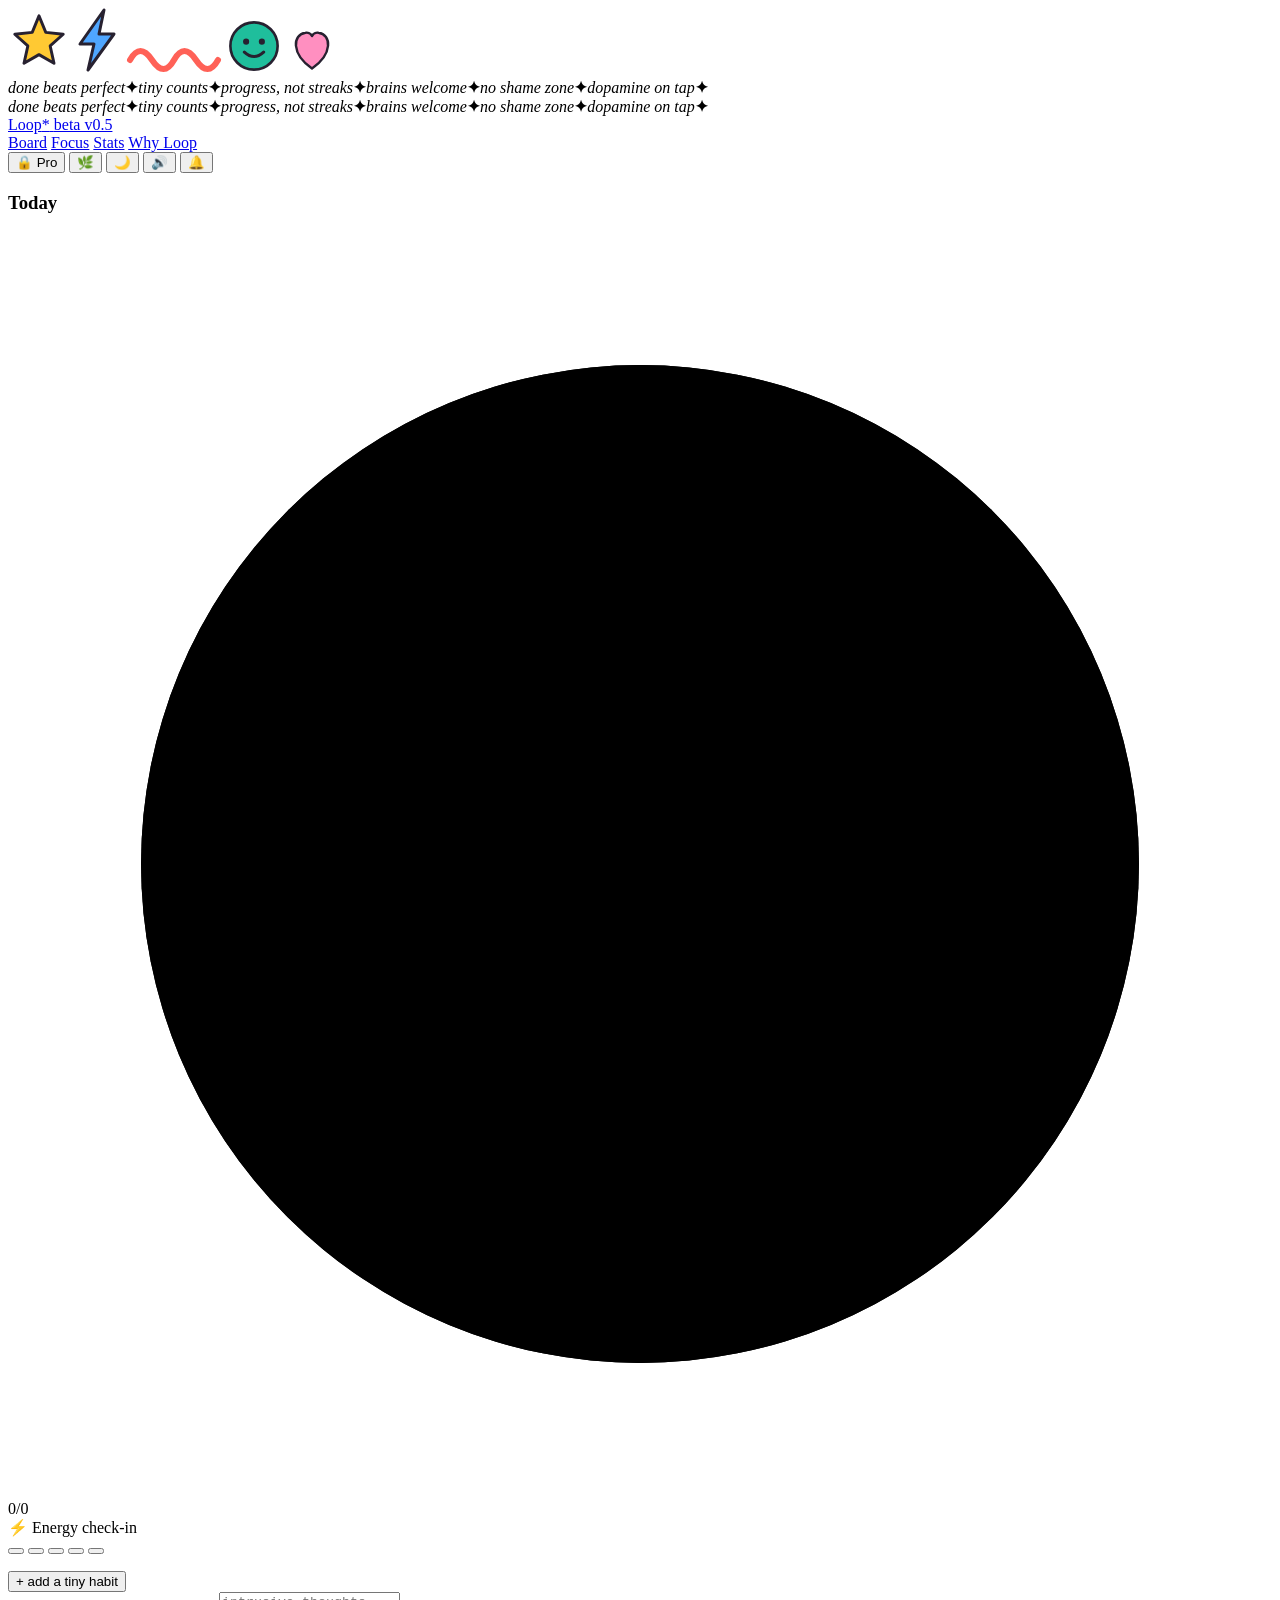
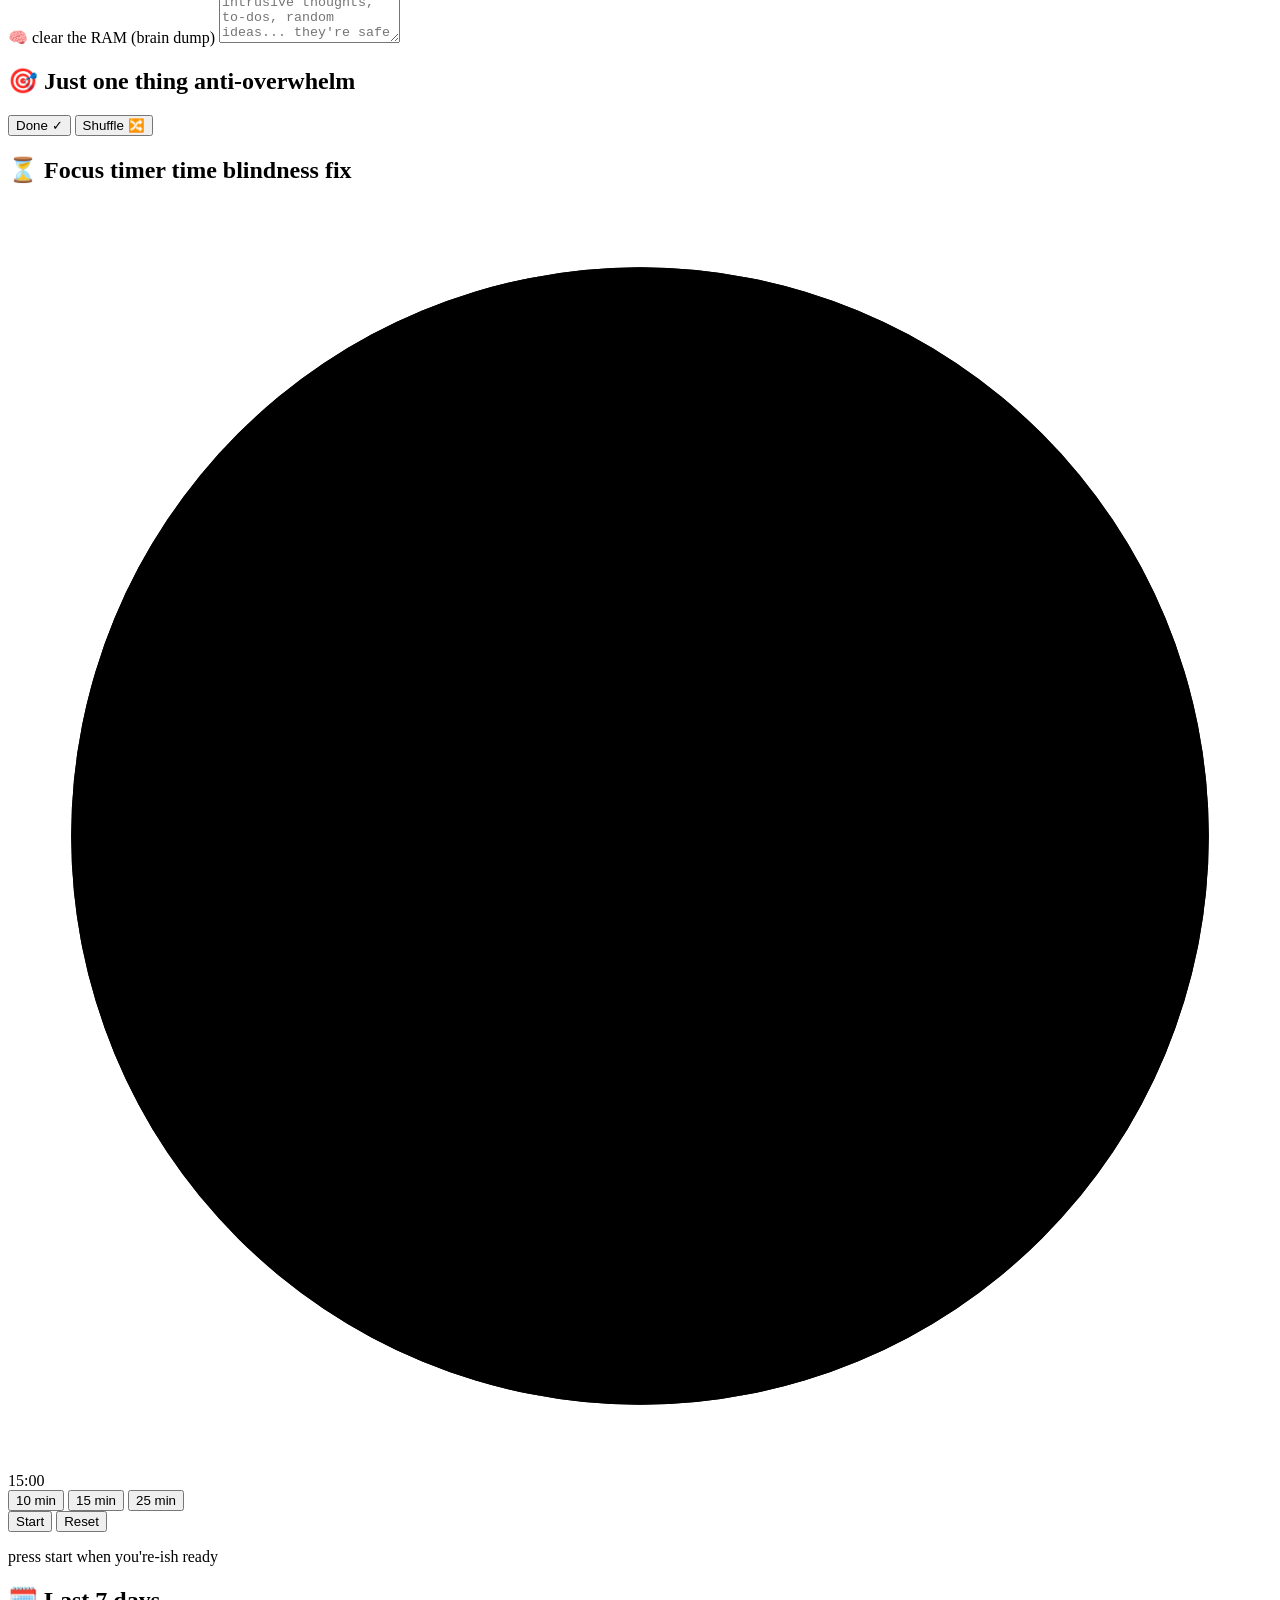
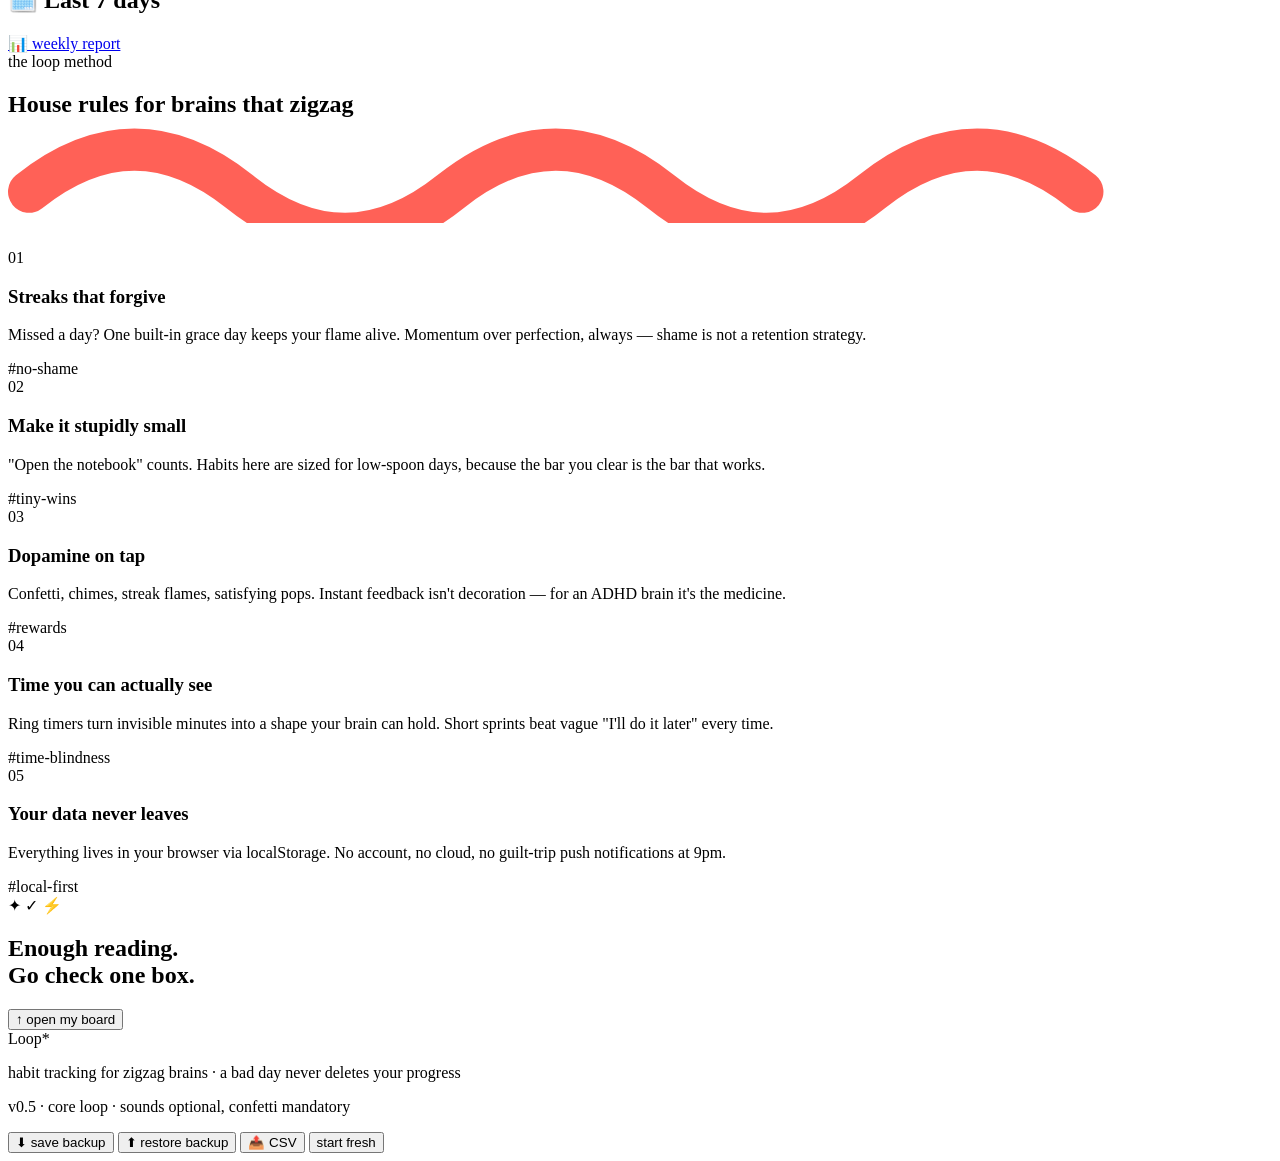
==== index.html @ 386e3aa7 "Add files via upload" ====
<!DOCTYPE html>
<html lang="en">
<head>
  <meta charset="UTF-8">
  <meta name="viewport" content="width=device-width, initial-scale=1.0">
  <meta name="theme-color" content="#FFF9EC">
  <title>Loop* — the ADHD-friendly habit tracker</title>
  <meta name="description" content="Forgiving streaks, visible timers, dopamine on tap. A habit tracker built for brains that zigzag.">
  <link rel="preconnect" href="https://fonts.googleapis.com">
  <link rel="preconnect" href="https://fonts.gstatic.com" crossorigin>
  <link href="https://fonts.googleapis.com/css2?family=Bricolage+Grotesque:opsz,wght@12..96,300..800&family=Atkinson+Hyperlegible:ital,wght@0,400;0,700;1,400&family=Space+Mono:wght@400;700&display=swap" rel="stylesheet">
  <link rel="stylesheet" href="css/base.css">
  <link rel="stylesheet" href="css/app.css">
  <link rel="stylesheet" href="css/site.css">
  <link rel="stylesheet" href="css/theme.css">
  <link rel="stylesheet" href="css/mobile.css">
  <link rel="stylesheet" href="css/pro.css">
  <link rel="stylesheet" href="css/stats.css">
  <link rel="manifest" href="manifest.json">
  <link rel="icon" href="favicon.ico">
  <link rel="icon" type="image/svg+xml" href="icons/icon.svg">
  <script>
    try{ const t = JSON.parse(localStorage.getItem('loop.state.v1')).theme;
      if(t === 'night' || t === 'dusk') document.documentElement.setAttribute('data-theme', t); }catch(e){}
  </script>
</head>
<body>

  <!-- ambient floating stickers -->
  <div class="ambient" aria-hidden="true">
    <svg class="sticker st1" width="62" height="62" viewBox="0 0 64 64"><path d="M32 4l7 17 18 2-13.5 12 4 18L32 44l-15.5 9 4-18L7 23l18-2z" fill="#FFC933" stroke="#272130" stroke-width="3" stroke-linejoin="round"/></svg>
    <svg class="sticker st2" width="48" height="66" viewBox="0 0 48 66"><path d="M30 2 L6 36 h14 l-6 26 26-36 h-15 z" fill="#4FA6FF" stroke="#272130" stroke-width="3" stroke-linejoin="round"/></svg>
    <svg class="sticker st3" width="96" height="34" viewBox="0 0 96 34"><path d="M4 20 q10 -18 22 0 t22 0 t22 0 t22 0" fill="none" stroke="#FF6157" stroke-width="6" stroke-linecap="round"/></svg>
    <svg class="sticker st4" width="56" height="56" viewBox="0 0 64 64"><circle cx="32" cy="32" r="27" fill="#1FBE9C" stroke="#272130" stroke-width="3"/><circle cx="23" cy="27" r="3.5" fill="#272130"/><circle cx="41" cy="27" r="3.5" fill="#272130"/><path d="M21 39 q11 10 22 0" fill="none" stroke="#272130" stroke-width="3.5" stroke-linecap="round"/></svg>
    <svg class="sticker st5" width="52" height="50" viewBox="0 0 64 60"><path d="M32 54 C 6 36 8 12 24 10 c6 -1 8 4 8 4 s2 -5 8 -4 c16 2 18 26 -8 44z" fill="#FF8FC0" stroke="#272130" stroke-width="3" stroke-linejoin="round"/></svg>
    <div class="big-ring r-a"></div>
    <div class="big-ring r-b"></div>
  </div>

  <!-- affirmations ticker -->
  <div class="ticker" aria-hidden="true">
    <div class="ticker-track">
      <div class="half"><i>done beats perfect</i><b>✦</b><i>tiny counts</i><b>✦</b><i>progress, not streaks</i><b>✦</b><i>brains welcome</i><b>✦</b><i>no shame zone</i><b>✦</b><i>dopamine on tap</i><b>✦</b></div>
      <div class="half"><i>done beats perfect</i><b>✦</b><i>tiny counts</i><b>✦</b><i>progress, not streaks</i><b>✦</b><i>brains welcome</i><b>✦</b><i>no shame zone</i><b>✦</b><i>dopamine on tap</i><b>✦</b></div>
    </div>
  </div>

  <header class="topbar">
    <div class="container">
      <a class="logo" href="#app">Loop<span class="spark">*</span> <span class="pill">beta v0.5</span></a>
      <nav class="topnav">
        <a href="#app">Board</a>
        <a href="#focus">Focus</a>
        <a href="stats.html">Stats</a>
        <a href="#why">Why Loop</a>
      </nav>
        <button id="installBtn" class="icon-btn" hidden title="install Loop on this device">📲</button>
        <button id="proBtn" class="pro-btn" data-open-pro title="Loop Pro — $5 once">🔒 Pro</button>
        <button id="calmBtn" class="icon-btn" aria-pressed="false" title="calm mode — hides motion & decorations">🌿</button>
        <button id="themeBtn" class="icon-btn" title="switch day / night">🌙</button>
        <button id="soundBtn" class="icon-btn" aria-pressed="true" title="toggle sounds">🔊</button>
        <button id="reminderBtn" class="icon-btn" aria-pressed="false" title="set reminders">🔔</button>
    </div>
  </header>

  <main>
    <!-- ══════════ THE APP ══════════ -->
    <section class="container app-grid" id="app">

      <section class="panel today">
        <div class="today-head">
          <div>
            <h1>Today</h1>
            <p class="today-date" id="todayDate"></p>
          </div>
          <div class="ring-wrap" title="today's progress">
            <svg class="ring" viewBox="0 0 76 76">
              <circle class="bg" cx="38" cy="38" r="30"/>
              <circle class="fg" id="ringFg" cx="38" cy="38" r="30"/>
            </svg>
            <span class="ring-label" id="ringLabel">0/0</span>
          </div>
        </div>

        <div class="battery">
          <span class="battery-label">⚡ Energy check-in</span>
          <div class="battery-cells" id="batteryCells">
            <button class="bcell" aria-label="energy 1 of 5"></button>
            <button class="bcell" aria-label="energy 2 of 5"></button>
            <button class="bcell" aria-label="energy 3 of 5"></button>
            <button class="bcell" aria-label="energy 4 of 5"></button>
            <button class="bcell" aria-label="energy 5 of 5"></button>
          </div>
          <span class="battery-note" id="batteryNote"></span>
        </div>

        <ul class="habit-list" id="habitList"></ul>
        <button id="addBtn" class="add-row">+ add a tiny habit</button>
        <button id="archiveBtn" class="archive-toggle" hidden>🗄 archive (0)</button>
        <div class="brain-dump">
          <label for="brainDump" class="bd-label">🧠 clear the RAM (brain dump)</label>
          <textarea id="brainDump" rows="3" placeholder="intrusive thoughts, to-dos, random ideas... they're safe here."></textarea>
        </div>
        <div id="archiveTray" class="archive-tray" hidden></div>
        <div id="doneBanner" class="done-banner" hidden></div>
      </section>

      <aside class="side">

        <section class="panel spotlight">
          <h2>🎯 Just one thing <span class="chip">anti-overwhelm</span></h2>
          <div class="spot-card" id="spotCard"></div>
          <div class="spot-actions">
            <button class="btn btn-primary" id="spotDone">Done ✓</button>
            <button class="btn" id="spotShuffle">Shuffle 🔀</button>
          </div>
        </section>

        <section class="panel timer" id="focus">
          <h2>⏳ Focus timer <span class="chip">time blindness fix</span></h2>
          <div class="timer-body">
            <div class="timer-ring-wrap">
              <svg class="timer-ring" viewBox="0 0 120 120">
                <circle class="bg" cx="60" cy="60" r="54"/>
                <circle class="fg" id="tRing" cx="60" cy="60" r="54"/>
              </svg>
              <span class="timer-digits" id="tDigits">15:00</span>
            </div>
            <div class="timer-presets">
              <button class="preset" data-min="10">10 min</button>
              <button class="preset active" data-min="15">15 min</button>
              <button class="preset" data-min="25">25 min</button>
            </div>
            <div class="timer-controls">
              <button class="btn btn-primary" id="tStart">Start</button>
              <button class="btn" id="tReset">Reset</button>
            </div>
            <p class="whisper" id="tWhisper">press start when you're-ish ready</p>
          </div>
        </section>

        <section class="panel week">
          <h2>🗓️ Last 7 days</h2>
          <div class="heat" id="heat"></div>
          <a class="btn mini report-btn" href="stats.html">📊 weekly report</a>
        </section>

      </aside>
    </section>

    <!-- ══════════ WHY LOOP ══════════ -->
    <section id="why" class="rules">
      <div class="container">
        <span class="kicker reveal">the loop method</span>
        <h2 class="section-title reveal">House rules for brains that
          <span class="u">zigzag<svg viewBox="0 0 120 10" preserveAspectRatio="none" aria-hidden="true"><path d="M2 7 q10 -8 20 0 t20 0 t20 0 t20 0 t20 0" fill="none" stroke="#FF6157" stroke-width="4" stroke-linecap="round"/></svg></span>
        </h2>

        <div class="rule reveal" style="--acc:var(--coral)">
          <span class="rule-num">01</span>
          <div><h3>Streaks that forgive</h3><p>Missed a day? One built-in grace day keeps your flame alive. Momentum over perfection, always — shame is not a retention strategy.</p></div>
          <span class="rule-tag">#no-shame</span>
        </div>
        <div class="rule reveal" style="--acc:var(--sun)">
          <span class="rule-num">02</span>
          <div><h3>Make it stupidly small</h3><p>"Open the notebook" counts. Habits here are sized for low-spoon days, because the bar you clear is the bar that works.</p></div>
          <span class="rule-tag">#tiny-wins</span>
        </div>
        <div class="rule reveal" style="--acc:var(--mint)">
          <span class="rule-num">03</span>
          <div><h3>Dopamine on tap</h3><p>Confetti, chimes, streak flames, satisfying pops. Instant feedback isn't decoration — for an ADHD brain it's the medicine.</p></div>
          <span class="rule-tag">#rewards</span>
        </div>
        <div class="rule reveal" style="--acc:var(--sky)">
          <span class="rule-num">04</span>
          <div><h3>Time you can actually see</h3><p>Ring timers turn invisible minutes into a shape your brain can hold. Short sprints beat vague "I'll do it later" every time.</p></div>
          <span class="rule-tag">#time-blindness</span>
        </div>
        <div class="rule reveal" style="--acc:var(--grape)">
          <span class="rule-num">05</span>
          <div><h3>Your data never leaves</h3><p>Everything lives in your browser via localStorage. No account, no cloud, no guilt-trip push notifications at 9pm.</p></div>
          <span class="rule-tag">#local-first</span>
        </div>
      </div>
    </section>

    <!-- ══════════ CTA ══════════ -->
    <section class="cta">
      <span class="deco d1" aria-hidden="true">✦</span>
      <span class="deco d2" aria-hidden="true">✓</span>
      <span class="deco d3" aria-hidden="true">⚡</span>
      <div class="container">
        <h2 class="reveal">Enough reading.<br>Go check one box.</h2>
        <button class="btn reveal" id="ctaBtn">↑ open my board</button>
      </div>
    </section>
  </main>

  <footer>
    <div class="container">
      <div class="foot-logo display">Loop<span class="spark">*</span></div>
      <p class="fine">habit tracking for zigzag brains · a bad day never deletes your progress</p>
      <p class="fine">v0.5 · core loop · sounds optional, confetti mandatory</p>
    </div>
    <div class="data-bar">
      <button class="btn mini" id="exportBtn">⬇ save backup</button>
      <button class="btn mini" id="importBtn">⬆ restore backup</button>
      <button class="btn mini" id="csvBtn">📤 CSV</button>
      <input type="file" id="importFile" accept=".json,application/json" hidden>
      <button class="btn mini danger" id="wipeBtn">start fresh</button>
    </div>
  </footer>

  <!-- habit composer -->
  <dialog id="composer">
    <form id="habitForm">
      <h3>New tiny habit ✨</h3>
      <p class="hint">Make it stupidly small. "Open the notebook" counts.</p>

      <label class="field-label" for="hName">name it</label>
      <input id="hName" maxlength="40" placeholder="e.g. one glass of water" autocomplete="off">

      <span class="field-label">pick an emoji</span>
      <div class="pick-row" id="emojiRow"></div>

      <span class="field-label">pick a color</span>
      <div class="pick-row" id="colorRow"></div>

      <label class="field-label" for="hFreq">how often</label>
      <select id="hFreq">
        <option value="daily">Every day</option>
        <option value="weekdays">Weekdays only</option>
        <option value="3x">3× a week (flexible)</option>
      </select>

      <label class="field-label" for="hNote">why it matters (optional)</label>
      <textarea id="hNote" rows="2" maxlength="120" placeholder="future me will feel calmer"></textarea>
      <menu>
        <button type="button" class="btn" id="cancelBtn">cancel</button>
        <button type="submit" class="btn btn-primary">add it ✓</button>
      </menu>
    </form>
  </dialog>

  <div id="confettiLayer" aria-hidden="true"></div>

  <!-- Pro Modal -->
  <dialog id="proModal">
    <h3>Loop Pro <span class="pro-price">$5 once</span></h3>
    <p class="hint">pay once, forever yours — and it keeps the free version free.</p>
    <ul class="pro-list">
      <li>🏆 milestone badges — every streak you've ever survived</li>
      <li>📅 month view — 30 days of your zigzag at a glance</li>
      <li>🌆 dusk theme — a third way to see Loop</li>
      <li>📤 CSV export — your data, spreadsheet-ready</li>
      <li>💛 funds more ADHD-first features</li>
    </ul>
    <a class="btn btn-primary" id="buyLink" href="#" target="_blank" rel="noopener">get my key →</a>
    <label class="field-label" for="proKey">already have a key?</label>
    <div class="pro-key-row">
      <input id="proKey" placeholder="paste the key from your receipt" autocomplete="off">
      <button class="btn btn-primary" id="activateBtn">unlock</button>
    </div>
    <p class="pro-note" id="proNote"></p>
    <span class="field-label">themes</span>
    <div class="pick-row">
      <button class="theme-dot" data-theme="day" style="background:#FFF9EC" title="day"></button>
      <button class="theme-dot" data-theme="night" style="background:#17141F" title="night"></button>
      <button class="theme-dot pro-only" data-theme="dusk" style="background:#232946" title="dusk (Pro)"></button>
    </div>
    <menu><button type="button" class="btn" id="proClose">close</button></menu>
  </dialog>

  <!-- Reminder Modal -->
  <dialog id="reminderModal">
    <h3>🔔 Reminders</h3>
    <p class="hint">Get notified to check your habits at specific times.</p>
    
    <div class="reminder-toggle-row">
      <label class="toggle-label">
        <input type="checkbox" id="reminderEnabled">
        <span class="toggle-text">Enable reminders</span>
      </label>
    </div>
    
    <div class="reminder-times-section">
      <label class="field-label" for="reminderTimes">Reminder times</label>
      <p class="hint">Add times when you want to be reminded (24-hour format)</p>
      <div class="time-input-row">
        <input type="time" id="newTimeInput" step="300">
        <button class="btn btn-primary" id="addTimeBtn">+ Add</button>
      </div>
      <div class="time-list" id="timeList"></div>
    </div>
    
    <div class="reminder-test-row">
      <button class="btn" id="testNotifBtn">🧪 Test notification</button>
    </div>
    
    <menu><button type="button" class="btn" id="reminderClose">close</button></menu>
  </dialog>

  <!-- order matters: fx.js before extras.js and app.js -->
  <script src="js/storage.js"></script>
  <script src="js/habits.js"></script>
  <script src="js/fx.js"></script>
  <script src="js/timer.js"></script>
  <script src="js/extras.js"></script>
  <script src="js/app.js"></script>
  <script src="js/settings.js"></script>   <!-- after app.js — order matters -->
  <script src="js/pro.js"></script>   <!-- after settings.js -->
  <script src="js/reminders.js"></script>   <!-- reminders system -->
  <script src="js/reminder-ui.js"></script>   <!-- reminder modal UI -->
  <script src="js/pwa.js"></script>
</body>
</html>
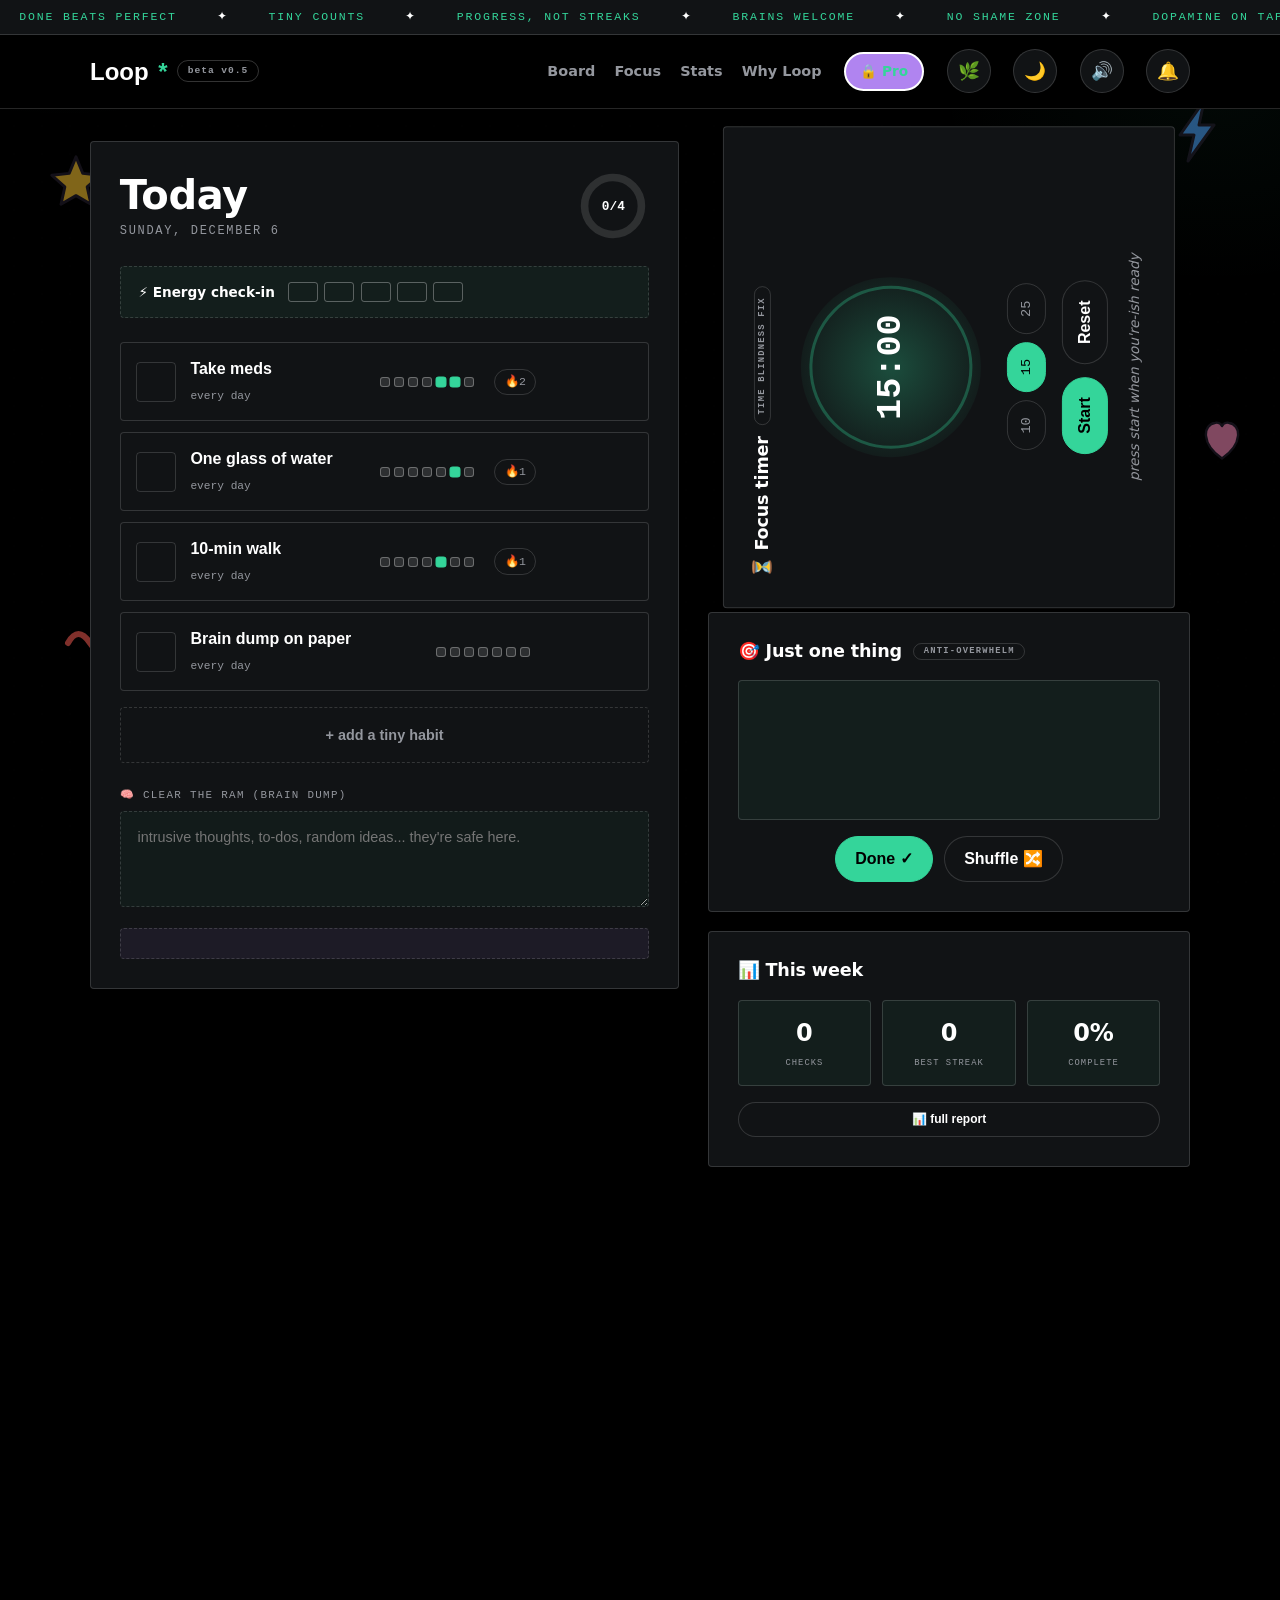
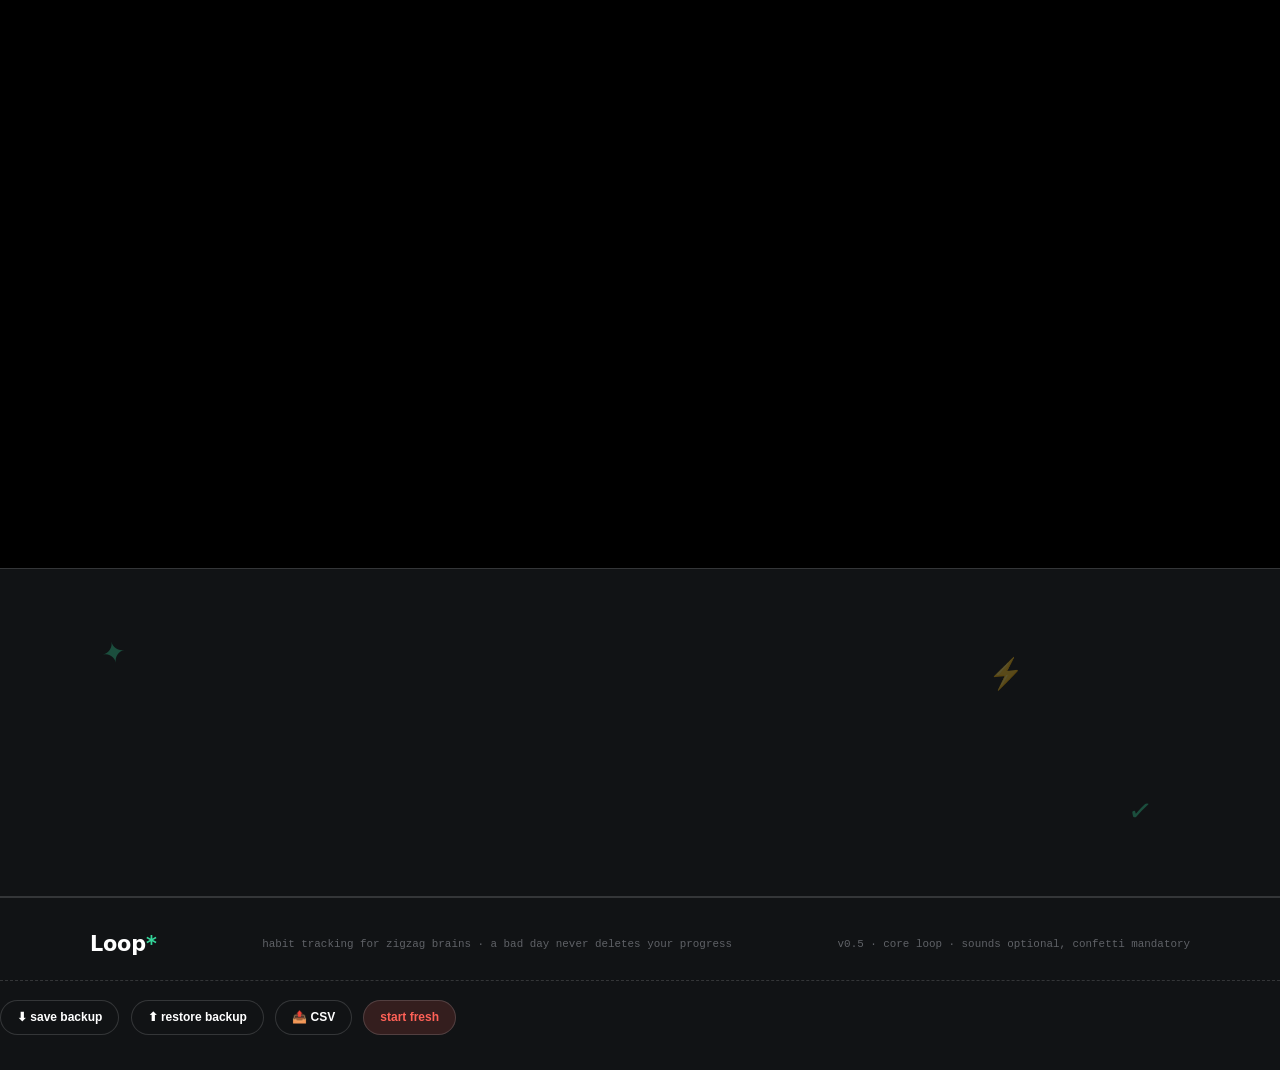
==== commit 1ff56dc8: "**Redesign Layout with Bento Grid and Fix Theme Toggle** * Key features implemented: - Redesigned ma" ====
--- a/index.html
+++ b/index.html
@@ -65,49 +65,87 @@
 
   <main>
     <!-- ══════════ THE APP ══════════ -->
-    <section class="container app-grid" id="app">
-
-      <section class="panel today">
-        <div class="today-head">
-          <div>
-            <h1>Today</h1>
-            <p class="today-date" id="todayDate"></p>
-          </div>
-          <div class="ring-wrap" title="today's progress">
-            <svg class="ring" viewBox="0 0 76 76">
-              <circle class="bg" cx="38" cy="38" r="30"/>
-              <circle class="fg" id="ringFg" cx="38" cy="38" r="30"/>
-            </svg>
-            <span class="ring-label" id="ringLabel">0/0</span>
-          </div>
-        </div>
-
-        <div class="battery">
-          <span class="battery-label">⚡ Energy check-in</span>
-          <div class="battery-cells" id="batteryCells">
-            <button class="bcell" aria-label="energy 1 of 5"></button>
-            <button class="bcell" aria-label="energy 2 of 5"></button>
-            <button class="bcell" aria-label="energy 3 of 5"></button>
-            <button class="bcell" aria-label="energy 4 of 5"></button>
-            <button class="bcell" aria-label="energy 5 of 5"></button>
-          </div>
-          <span class="battery-note" id="batteryNote"></span>
-        </div>
-
-        <ul class="habit-list" id="habitList"></ul>
-        <button id="addBtn" class="add-row">+ add a tiny habit</button>
-        <button id="archiveBtn" class="archive-toggle" hidden>🗄 archive (0)</button>
-        <div class="brain-dump">
-          <label for="brainDump" class="bd-label">🧠 clear the RAM (brain dump)</label>
-          <textarea id="brainDump" rows="3" placeholder="intrusive thoughts, to-dos, random ideas... they're safe here."></textarea>
-        </div>
-        <div id="archiveTray" class="archive-tray" hidden></div>
-        <div id="doneBanner" class="done-banner" hidden></div>
+    <section class="container bento-grid" id="app">
+
+      <!-- ===== LEFT COLUMN: Habits + Brain Dump ===== -->
+      <section class="bento-col habits-col">
+        
+        <section class="panel today" id="todayPanel">
+          <div class="today-head">
+            <div>
+              <h1>Today</h1>
+              <p class="today-date" id="todayDate"></p>
+            </div>
+            <div class="ring-wrap" title="today's progress">
+              <svg class="ring" viewBox="0 0 76 76">
+                <circle class="bg" cx="38" cy="38" r="30"/>
+                <circle class="fg" id="ringFg" cx="38" cy="38" r="30"/>
+              </svg>
+              <span class="ring-label" id="ringLabel">0/0</span>
+            </div>
+          </div>
+
+          <div class="battery">
+            <span class="battery-label">⚡ Energy check-in</span>
+            <div class="battery-cells" id="batteryCells">
+              <button class="bcell" aria-label="energy 1 of 5"></button>
+              <button class="bcell" aria-label="energy 2 of 5"></button>
+              <button class="bcell" aria-label="energy 3 of 5"></button>
+              <button class="bcell" aria-label="energy 4 of 5"></button>
+              <button class="bcell" aria-label="energy 5 of 5"></button>
+            </div>
+            <span class="battery-note" id="batteryNote"></span>
+          </div>
+
+          <ul class="habit-list" id="habitList"></ul>
+          <button id="addBtn" class="add-row">+ add a tiny habit</button>
+          <button id="archiveBtn" class="archive-toggle" hidden>🗄 archive (0)</button>
+          <div class="brain-dump">
+            <label for="brainDump" class="bd-label">🧠 clear the RAM (brain dump)</label>
+            <textarea id="brainDump" rows="3" placeholder="intrusive thoughts, to-dos, random ideas... they're safe here."></textarea>
+          </div>
+          <div id="archiveTray" class="archive-tray" hidden></div>
+          <div id="doneBanner" class="done-banner" hidden></div>
+        </section>
+
       </section>
 
-      <aside class="side">
-
-        <section class="panel spotlight">
+      <!-- ===== RIGHT COLUMN: Timer Orb + Stats Widgets ===== -->
+      <section class="bento-col widgets-col">
+
+        <!-- Timer Orb - Centerpiece -->
+        <section class="panel timer-orb" id="focus">
+          <h2>⏳ Focus timer <span class="chip">time blindness fix</span></h2>
+          <div class="timer-body">
+            <div class="timer-orb-wrap">
+              <svg class="timer-orb" viewBox="0 0 200 200">
+                <defs>
+                  <radialGradient id="orbGrad" cx="50%" cy="50%" r="50%">
+                    <stop offset="0%" style="stop-color:var(--mint);stop-opacity:0.3"/>
+                    <stop offset="100%" style="stop-color:var(--mint);stop-opacity:0.05"/>
+                  </radialGradient>
+                </defs>
+                <circle class="orb-bg" cx="100" cy="100" r="90" fill="url(#orbGrad)"/>
+                <circle class="orb-ring" cx="100" cy="100" r="80" stroke="var(--mint)" stroke-width="3" fill="none" opacity="0.3"/>
+                <circle class="orb-fg" id="tOrb" cx="100" cy="100" r="70" stroke="var(--mint)" stroke-width="8" fill="none" stroke-linecap="round"/>
+              </svg>
+              <span class="timer-digits" id="tDigits">15:00</span>
+            </div>
+            <div class="timer-presets">
+              <button class="preset" data-min="10">10</button>
+              <button class="preset active" data-min="15">15</button>
+              <button class="preset" data-min="25">25</button>
+            </div>
+            <div class="timer-controls">
+              <button class="btn btn-primary" id="tStart">Start</button>
+              <button class="btn" id="tReset">Reset</button>
+            </div>
+            <p class="whisper" id="tWhisper">press start when you're-ish ready</p>
+          </div>
+        </section>
+
+        <!-- Spotlight Widget -->
+        <section class="panel spotlight-widget">
           <h2>🎯 Just one thing <span class="chip">anti-overwhelm</span></h2>
           <div class="spot-card" id="spotCard"></div>
           <div class="spot-actions">
@@ -116,36 +154,27 @@
           </div>
         </section>
 
-        <section class="panel timer" id="focus">
-          <h2>⏳ Focus timer <span class="chip">time blindness fix</span></h2>
-          <div class="timer-body">
-            <div class="timer-ring-wrap">
-              <svg class="timer-ring" viewBox="0 0 120 120">
-                <circle class="bg" cx="60" cy="60" r="54"/>
-                <circle class="fg" id="tRing" cx="60" cy="60" r="54"/>
-              </svg>
-              <span class="timer-digits" id="tDigits">15:00</span>
-            </div>
-            <div class="timer-presets">
-              <button class="preset" data-min="10">10 min</button>
-              <button class="preset active" data-min="15">15 min</button>
-              <button class="preset" data-min="25">25 min</button>
-            </div>
-            <div class="timer-controls">
-              <button class="btn btn-primary" id="tStart">Start</button>
-              <button class="btn" id="tReset">Reset</button>
-            </div>
-            <p class="whisper" id="tWhisper">press start when you're-ish ready</p>
-          </div>
+        <!-- Week Stats Widget -->
+        <section class="panel week-stats">
+          <h2>📊 This week</h2>
+          <div class="week-stats-grid">
+            <div class="mini-stat">
+              <span class="mini-stat-value" id="weekChecks">0</span>
+              <span class="mini-stat-label">checks</span>
+            </div>
+            <div class="mini-stat">
+              <span class="mini-stat-value" id="weekStreak">0</span>
+              <span class="mini-stat-label">best streak</span>
+            </div>
+            <div class="mini-stat">
+              <span class="mini-stat-value" id="weekPct">0%</span>
+              <span class="mini-stat-label">complete</span>
+            </div>
+          </div>
+          <a class="btn mini report-btn" href="stats.html">📊 full report</a>
         </section>
 
-        <section class="panel week">
-          <h2>🗓️ Last 7 days</h2>
-          <div class="heat" id="heat"></div>
-          <a class="btn mini report-btn" href="stats.html">📊 weekly report</a>
-        </section>
-
-      </aside>
+      </section>
     </section>
 
     <!-- ══════════ WHY LOOP ══════════ -->
--- a/css/base.css
+++ b/css/base.css
@@ -0,0 +1,151 @@
+/* ═══════════ css/base.css — NEON DESIGN SYSTEM BASE ═══════════ 
+   Dark, calm, premium, developer-first foundation */
+
+:root {
+  /* Core colors from theme.css */
+  --void: #000000;
+  --near-void: #111315;
+  --mint: #34D59A;
+  --pale-mint: #E4F1EB;
+  --white: #FFFFFF;
+  --gray: #94979E;
+  --gray-dim: rgba(148, 151, 158, 0.4);
+  
+  /* Legacy compatibility */
+  --paper: var(--void);
+  --card: var(--near-void);
+  --ink: var(--white);
+  --ink-60: rgba(255, 255, 255, 0.6);
+  --ink-12: rgba(255, 255, 255, 0.12);
+  --sun: var(--mint);
+  --coral: var(--mint);
+  --tint: var(--mint);
+  --sky: var(--mint);
+  --grape: #B084F0;
+  --pink: #FF8FC0;
+  
+  /* Borders and shadows */
+  --line: 1px solid rgba(255, 255, 255, 0.15);
+  --shadow: none;
+  --shadow-sm: none;
+  
+  /* Border radius */
+  --r: 4px;
+  --r-sm: 4px;
+  
+  /* Typography - Inter for UI, Geist Mono for numbers */
+  --display: 'Inter', system-ui, -apple-system, sans-serif;
+  --body: 'Inter', system-ui, -apple-system, sans-serif;
+  --mono: 'Geist Mono', 'Space Mono', monospace;
+}
+
+*, *::before, *::after { box-sizing: border-box; margin: 0; padding: 0 }
+html { scroll-behavior: smooth }
+
+body {
+  font-family: var(--body);
+  background: var(--void);
+  color: var(--white);
+  line-height: 1.55;
+  overflow-x: hidden;
+  min-height: 100vh;
+  -webkit-font-smoothing: antialiased;
+  -moz-osx-font-smoothing: grayscale;
+}
+
+/* Subtle dot grid background */
+body::before {
+  content: "";
+  position: fixed;
+  inset: 0;
+  z-index: 0;
+  pointer-events: none;
+  background-image: radial-gradient(rgba(255, 255, 255, 0.08) 1px, transparent 1px);
+  background-size: 28px 28px;
+  opacity: 0.03;
+}
+
+/* Minimal ambient glow */
+body::after {
+  content: "";
+  position: fixed;
+  inset: 0;
+  z-index: 0;
+  pointer-events: none;
+  background:
+    radial-gradient(500px 300px at 5% -10%, rgba(52, 213, 154, 0.06), transparent 70%),
+    radial-gradient(400px 280px at 95% 10%, rgba(52, 213, 154, 0.04), transparent 70%);
+}
+
+img, svg { display: block; max-width: 100% }
+button, input, select { font: inherit; color: inherit }
+button { cursor: pointer; background: none; border: none }
+a { color: inherit; text-decoration: none }
+::selection { background: var(--mint); color: var(--void) }
+:focus-visible { outline: 2px solid var(--mint); outline-offset: 3px; border-radius: 3px }
+
+.container {
+  width: min(1100px, 92vw);
+  margin-inline: auto;
+  position: relative;
+  z-index: 2;
+}
+
+h1, h2, h3, .display {
+  font-family: var(--display);
+  line-height: 1.1;
+  letter-spacing: -0.01em;
+}
+
+/* Floating ambient elements - minimal */
+.ambient {
+  position: fixed;
+  inset: 0;
+  z-index: 1;
+  pointer-events: none;
+  overflow: hidden;
+}
+
+.sticker {
+  position: absolute;
+  opacity: 0.4;
+  animation: float 8s ease-in-out infinite alternate;
+}
+
+.st1 { top: 17%; left: 3.5% }
+.st2 { top: 11%; right: 4.5%; animation-delay: -2s }
+.st3 { bottom: 27%; left: 5%; animation-delay: -4s }
+.st4 { bottom: 10%; right: 7%; animation-delay: -1s }
+.st5 { top: 46%; right: 2.5%; animation-delay: -3s }
+
+.big-ring {
+  position: absolute;
+  border: 1px solid rgba(255, 255, 255, 0.06);
+  border-radius: 50%;
+  opacity: 0.03;
+}
+
+.r-a { width: 520px; height: 520px; top: -180px; right: -160px }
+.r-b { width: 380px; height: 380px; bottom: -160px; left: -140px }
+
+@keyframes float {
+  from { transform: translateY(-8px) rotate(-4deg) }
+  to { transform: translateY(10px) rotate(5deg) }
+}
+
+.pill {
+  font-family: var(--mono);
+  font-size: 0.6rem;
+  letter-spacing: 0.1em;
+  border: 1px solid rgba(255, 255, 255, 0.2);
+  border-radius: 999px;
+  padding: 0.15rem 0.6rem;
+  background: transparent;
+  color: var(--gray);
+  vertical-align: middle;
+}
+
+@media (prefers-reduced-motion: reduce) {
+  * { animation: none !important; transition: none !important }
+  html { scroll-behavior: auto }
+}
--- a/css/app.css
+++ b/css/app.css
@@ -0,0 +1,1012 @@
+/* ═══════════ css/app.css — NEON DESIGN SYSTEM ═══════════ 
+   Dark, premium, developer-first interface */
+
+/* --- 01 · Ticker --- */
+.ticker {
+  background: var(--near-void);
+  color: var(--mint);
+  overflow: hidden;
+  border-bottom: var(--line);
+  position: relative;
+  z-index: 3;
+}
+
+.ticker-track {
+  display: flex;
+  width: max-content;
+  animation: tick 60s linear infinite;
+}
+
+.half {
+  display: flex;
+  gap: 2.5rem;
+  padding: 0.5rem 1.2rem;
+  font-family: var(--mono);
+  font-size: 0.72rem;
+  letter-spacing: 0.16em;
+  text-transform: uppercase;
+  white-space: nowrap;
+}
+
+.half i { font-style: normal; }
+.half b { color: var(--white); font-weight: 400; }
+
+@keyframes tick {
+  to { transform: translateX(-50%); }
+}
+
+/* --- 02 · Topbar --- */
+.topbar {
+  position: sticky;
+  top: 0;
+  z-index: 50;
+  background: var(--void);
+  border-bottom: var(--line);
+}
+
+.topbar .container {
+  display: flex;
+  align-items: center;
+  gap: 1.4rem;
+  padding: 0.9rem 0;
+  flex-wrap: wrap;
+}
+
+.logo {
+  font-family: var(--sans);
+  font-weight: 800;
+  font-size: 1.5rem;
+  display: flex;
+  align-items: center;
+  gap: 0.6rem;
+  color: var(--white);
+}
+
+.logo .spark {
+  color: var(--mint);
+  display: inline-block;
+  animation: wiggle 3s ease-in-out infinite;
+}
+
+@keyframes wiggle {
+  0%, 100% { transform: rotate(-8deg); }
+  50% { transform: rotate(10deg) scale(1.15); }
+}
+
+.topnav {
+  display: flex;
+  gap: 1.2rem;
+  margin-left: auto;
+  font-weight: 600;
+  font-size: 0.9rem;
+}
+
+.topnav a {
+  position: relative;
+  padding: 0.25rem 0;
+  color: var(--gray);
+  transition: color 0.2s;
+}
+
+.topnav a:hover,
+.topnav a.active {
+  color: var(--white);
+}
+
+.topnav a::after {
+  content: "";
+  position: absolute;
+  left: 0;
+  bottom: -4px;
+  height: 2px;
+  width: 0;
+  background: var(--mint);
+  border-radius: 2px;
+  transition: width 0.25s;
+}
+
+.topnav a:hover::after,
+.topnav a.active::after {
+  width: 100%;
+}
+
+.icon-btn {
+  width: 44px;
+  height: 44px;
+  flex: none;
+  border: var(--line);
+  border-radius: var(--r-pill);
+  background: var(--near-void);
+  box-shadow: none;
+  font-size: 1.1rem;
+  transition: transform 0.15s, background 0.15s, border-color 0.15s;
+  color: var(--white);
+}
+
+.icon-btn:hover {
+  transform: translateY(-2px);
+  background: rgba(52, 213, 154, 0.1);
+  border-color: var(--mint);
+}
+
+.icon-btn:active {
+  transform: translateY(0);
+  background: rgba(52, 213, 154, 0.15);
+}
+
+.pro-btn {
+  width: auto;
+  padding: 0 1.1rem;
+  font-family: var(--mono);
+  font-size: 0.75rem;
+  font-weight: 600;
+  border: var(--line);
+  border-radius: var(--r-pill);
+  background: rgba(52, 213, 154, 0.08);
+  color: var(--mint);
+  transition: all 0.15s;
+}
+
+.pro-btn:hover {
+  background: rgba(52, 213, 154, 0.15);
+  border-color: var(--mint);
+}
+
+/* --- 03 · Layout - Bento Grid (mobile-first) --- */
+.bento-grid {
+  display: grid;
+  grid-template-columns: 1fr;
+  gap: 1.2rem;
+  padding: 1.5rem 0 2.5rem;
+  align-items: start;
+}
+
+@media (min-width: 768px) {
+  .bento-grid {
+    grid-template-columns: 1.1fr 0.9fr;
+    gap: 1.8rem;
+    padding: 2rem 0 3rem;
+  }
+}
+
+.bento-col {
+  display: grid;
+  gap: 1.2rem;
+  align-content: start;
+}
+
+.habits-col {
+  /* Habits column takes full width on mobile */
+}
+
+.widgets-col {
+  /* Widgets stack on mobile */
+}
+
+.panel {
+  background: var(--near-void);
+  border: var(--line);
+  border-radius: var(--r-card);
+  box-shadow: none;
+  padding: 1.4rem;
+  position: relative;
+}
+
+@media (min-width: 768px) {
+  .panel {
+    padding: 1.8rem;
+  }
+}
+
+.panel h2 {
+  font-size: 1.1rem;
+  margin-bottom: 1.2rem;
+  display: flex;
+  align-items: center;
+  gap: 0.7rem;
+  flex-wrap: wrap;
+  font-weight: 600;
+}
+
+.chip {
+  font-family: var(--mono);
+  font-size: 0.55rem;
+  letter-spacing: 0.14em;
+  text-transform: uppercase;
+  border: var(--line);
+  border-radius: var(--r-pill);
+  padding: 0.15rem 0.6rem;
+  background: transparent;
+  color: var(--gray);
+}
+
+/* --- 04 · Today Header + Progress Ring --- */
+.today-head {
+  display: flex;
+  align-items: center;
+  gap: 1.2rem;
+  margin-bottom: 1.5rem;
+  flex-wrap: wrap;
+}
+
+.today-head h1 {
+  font-size: clamp(2rem, 4vw, 2.5rem);
+  font-weight: 800;
+  color: var(--white);
+  margin: 0;
+}
+
+.today-date {
+  font-family: var(--mono);
+  font-size: 0.75rem;
+  color: var(--gray);
+  text-transform: uppercase;
+  letter-spacing: 0.14em;
+  margin: 0.3rem 0 0 0;
+}
+
+.ring-wrap {
+  margin-left: auto;
+  position: relative;
+  width: 72px;
+  height: 72px;
+}
+
+.ring {
+  transform: rotate(-90deg);
+}
+
+.ring circle {
+  fill: none;
+  stroke-width: 8;
+  stroke-linecap: round;
+}
+
+.ring .bg {
+  stroke: var(--ink-12);
+}
+
+.ring .fg {
+  stroke: var(--mint);
+  stroke-dasharray: 188.5;
+  stroke-dashoffset: 188.5;
+  transition: stroke-dashoffset 0.6s cubic-bezier(0.6, 0, 0.2, 1.4);
+}
+
+.ring-label {
+  position: absolute;
+  inset: 0;
+  display: grid;
+  place-items: center;
+  font-family: var(--mono);
+  font-weight: 700;
+  font-size: 0.8rem;
+  color: var(--white);
+}
+
+/* --- 05 · Energy Check-in --- */
+.battery {
+  display: flex;
+  align-items: center;
+  gap: 0.8rem;
+  flex-wrap: wrap;
+  margin-bottom: 1.5rem;
+  padding: 0.9rem 1.1rem;
+  border: var(--line-dashed);
+  border-radius: var(--r-sm);
+  background: rgba(52, 213, 154, 0.06);
+}
+
+.battery-label {
+  font-weight: 600;
+  font-size: 0.85rem;
+  color: var(--white);
+}
+
+.battery-cells {
+  display: flex;
+  gap: 0.4rem;
+}
+
+.bcell {
+  width: 28px;
+  height: 18px;
+  flex: none;
+  border: 1px solid rgba(255, 255, 255, 0.3);
+  border-radius: 3px;
+  background: transparent;
+  transition: transform 0.12s, background 0.2s, border-color 0.2s;
+}
+
+.bcell:hover {
+  transform: translateY(-2px);
+  border-color: var(--mint);
+}
+
+.bcell.on {
+  background: var(--mint);
+  border-color: var(--mint);
+}
+
+.battery-note {
+  font-size: 0.8rem;
+  color: var(--gray);
+  font-style: italic;
+}
+
+/* --- 06 · Habit Rows --- */
+.habit-list {
+  list-style: none;
+  display: grid;
+  gap: 0.7rem;
+}
+
+.habit {
+  display: flex;
+  align-items: center;
+  gap: 0.9rem;
+  background: var(--near-void);
+  border: var(--line);
+  border-radius: var(--r-sm);
+  padding: 0.85rem 0.95rem;
+  box-shadow: none;
+  position: relative;
+  transition: transform 0.16s, border-color 0.16s, background 0.3s;
+}
+
+.habit:hover {
+  transform: translateX(3px);
+  border-color: rgba(255, 255, 255, 0.25);
+}
+
+.habit.is-done {
+  background: rgba(52, 213, 154, 0.08);
+  border-color: rgba(52, 213, 154, 0.3);
+}
+
+.habit.is-done .habit-name {
+  text-decoration: line-through;
+  text-decoration-thickness: 2px;
+  opacity: 0.6;
+}
+
+.check {
+  width: 40px;
+  height: 40px;
+  flex: none;
+  border: var(--line);
+  border-radius: var(--r-sm);
+  background: transparent;
+  display: grid;
+  place-items: center;
+  font-size: 1.1rem;
+  transition: background 0.2s, border-color 0.2s, transform 0.15s;
+  color: var(--gray);
+}
+
+.habit:hover .check {
+  border-color: var(--mint);
+}
+
+.habit.is-done .check {
+  background: var(--mint);
+  border-color: var(--mint);
+  color: var(--void);
+  animation: pop 0.45s cubic-bezier(0.5, 1.8, 0.4, 1);
+}
+
+.habit-meta {
+  min-width: 0;
+  flex: 1;
+}
+
+.habit-name {
+  font-family: var(--sans);
+  font-weight: 600;
+  font-size: 1rem;
+  display: block;
+  color: var(--white);
+}
+
+.habit-sub {
+  font-size: 0.7rem;
+  color: var(--gray);
+  font-family: var(--mono);
+  margin-top: 0.15rem;
+}
+
+.flame {
+  font-family: var(--mono);
+  font-size: 0.72rem;
+  border: var(--line);
+  border-radius: var(--r-pill);
+  padding: 0.2rem 0.6rem;
+  background: transparent;
+  flex: none;
+  color: var(--gray);
+}
+
+.flame.hot {
+  background: rgba(52, 213, 154, 0.12);
+  border-color: var(--mint);
+  color: var(--mint);
+  animation: flicker 1.6s ease-in-out infinite;
+}
+
+@keyframes flicker {
+  0%, 100% { transform: rotate(-2deg); }
+  50% { transform: rotate(2deg) scale(1.06); }
+}
+
+@keyframes pop {
+  0% { transform: scale(0.4) rotate(-14deg); }
+  60% { transform: scale(1.2) rotate(8deg); }
+  100% { transform: scale(1); }
+}
+
+.del {
+  width: 32px;
+  height: 32px;
+  flex: none;
+  border: var(--line);
+  border-radius: var(--r-sm);
+  background: transparent;
+  font-size: 0.75rem;
+  opacity: 0;
+  transition: opacity 0.15s, background 0.15s, color 0.15s;
+  color: var(--gray);
+}
+
+.habit:hover .del,
+.habit:focus-within .del {
+  opacity: 1;
+}
+
+.del:hover {
+  background: rgba(255, 97, 87, 0.15);
+  color: #FF6157;
+  border-color: #FF6157;
+}
+
+@media (hover: none) {
+  .del, .edit { opacity: 1; }
+}
+
+.add-row {
+  width: 100%;
+  margin-top: 1rem;
+  padding: 1rem;
+  border: var(--line-dashed);
+  border-radius: var(--r-sm);
+  font-family: var(--sans);
+  font-weight: 600;
+  font-size: 0.9rem;
+  background: transparent;
+  color: var(--gray);
+  transition: background 0.2s, transform 0.15s, border-color 0.2s;
+}
+
+.add-row:hover {
+  background: rgba(52, 213, 154, 0.08);
+  border-color: var(--mint);
+  color: var(--white);
+  transform: translateY(-2px);
+}
+
+.done-banner {
+  margin-top: 1.3rem;
+  background: var(--mint);
+  color: var(--void);
+  border-radius: var(--r-sm);
+  padding: 1rem 1.2rem;
+  font-family: var(--sans);
+  font-weight: 700;
+  font-size: 1.05rem;
+  animation: bannerIn 0.5s cubic-bezier(0.4, 1.6, 0.4, 1);
+}
+
+@keyframes bannerIn {
+  from { transform: scale(0.9); opacity: 0; }
+}
+
+/* --- 07 · Spotlight Widget (replaces old spotlight) --- */
+.spotlight-widget {
+  /* Inherits panel styles */
+}
+
+.spot-card {
+  border: var(--line);
+  border-radius: var(--r-sm);
+  padding: 1.4rem;
+  background: rgba(52, 213, 154, 0.06);
+  display: grid;
+  gap: 0.7rem;
+  text-align: center;
+  min-height: 140px;
+  align-content: center;
+}
+
+.spot-emoji {
+  font-size: 2.8rem;
+  animation: bob 2.4s ease-in-out infinite;
+}
+
+@keyframes bob {
+  0%, 100% { transform: translateY(0); }
+  50% { transform: translateY(-5px); }
+}
+
+.spot-name {
+  font-family: var(--sans);
+  font-weight: 700;
+  font-size: 1.25rem;
+  color: var(--white);
+}
+
+.spot-hint {
+  font-size: 0.8rem;
+  color: var(--gray);
+  font-style: italic;
+}
+
+.spot-actions {
+  display: flex;
+  gap: 0.7rem;
+  justify-content: center;
+  margin-top: 1rem;
+}
+
+/* --- 08 · Week Stats Widget (replaces old heatmap panel) --- */
+.week-stats {
+  /* Inherits panel styles */
+}
+
+.week-stats-grid {
+  display: grid;
+  grid-template-columns: repeat(3, 1fr);
+  gap: 0.7rem;
+  margin-bottom: 1rem;
+}
+
+.mini-stat {
+  display: grid;
+  place-items: center;
+  text-align: center;
+  padding: 0.9rem 0.5rem;
+  background: rgba(52, 213, 154, 0.06);
+  border: var(--line);
+  border-radius: var(--r-sm);
+}
+
+.mini-stat-value {
+  font-family: var(--display);
+  font-weight: 800;
+  font-size: 1.5rem;
+  color: var(--white);
+}
+
+.mini-stat-label {
+  font-family: var(--mono);
+  font-size: 0.55rem;
+  letter-spacing: 0.12em;
+  text-transform: uppercase;
+  color: var(--gray);
+  margin-top: 0.3rem;
+}
+
+.report-btn {
+  width: 100%;
+  border-radius: var(--r-pill);
+}
+
+/* --- 08a · Buttons (was 08, now after widgets) --- */
+.btn {
+  font-family: var(--sans);
+  font-weight: 600;
+  border: var(--line);
+  border-radius: var(--r-pill);
+  padding: 0.6rem 1.2rem;
+  background: var(--near-void);
+  box-shadow: none;
+  transition: transform 0.15s, background 0.15s, border-color 0.15s;
+  color: var(--white);
+  cursor: pointer;
+}
+
+.btn:hover {
+  transform: translateY(-2px);
+  background: rgba(52, 213, 154, 0.1);
+  border-color: var(--mint);
+}
+
+.btn:active {
+  transform: translateY(0);
+  background: rgba(52, 213, 154, 0.15);
+}
+
+.btn:disabled {
+  opacity: 0.4;
+  pointer-events: none;
+}
+
+.btn-primary {
+  background: var(--mint);
+  color: var(--void);
+  border-color: var(--mint);
+}
+
+.btn-primary:hover {
+  background: #2BC48E;
+  border-color: #2BC48E;
+}
+
+/* --- 09 · Timer Orb (replaces old timer-ring) --- */
+.timer-body {
+  display: grid;
+  justify-items: center;
+  gap: 1rem;
+}
+
+.timer-orb-wrap {
+  position: relative;
+  width: 200px;
+  height: 200px;
+}
+
+.timer-orb {
+  transform: rotate(-90deg);
+}
+
+.timer-orb .orb-bg {
+  fill: url(#orbGrad);
+}
+
+.timer-orb .orb-ring {
+  stroke: var(--mint);
+  stroke-width: 3;
+  opacity: 0.3;
+}
+
+.timer-orb .orb-fg {
+  stroke: var(--mint);
+  stroke-width: 8;
+  fill: none;
+  stroke-linecap: round;
+  stroke-dasharray: 439.8; /* 2 * PI * 70 */
+  stroke-dashoffset: 439.8;
+  transition: stroke-dashoffset 0.9s linear;
+}
+
+.timer-digits {
+  position: absolute;
+  inset: 0;
+  display: grid;
+  place-items: center;
+  font-family: var(--mono);
+  font-weight: 700;
+  font-size: 2.2rem;
+  color: var(--white);
+}
+
+.timer-presets {
+  display: flex;
+  gap: 0.5rem;
+}
+
+.preset {
+  font-family: var(--mono);
+  font-size: 0.85rem;
+  border: var(--line);
+  border-radius: var(--r-pill);
+  padding: 0.5rem 1rem;
+  background: transparent;
+  color: var(--gray);
+  transition: background 0.2s, color 0.2s, border-color 0.2s;
+}
+
+.preset.active {
+  background: var(--mint);
+  color: var(--void);
+  border-color: var(--mint);
+}
+
+.preset:hover:not(.active) {
+  border-color: var(--mint);
+  color: var(--white);
+}
+
+.timer-controls {
+  display: flex;
+  gap: 0.8rem;
+}
+
+.whisper {
+  min-height: 1.4em;
+  font-style: italic;
+  color: var(--gray);
+  font-size: 0.85rem;
+  text-align: center;
+  transition: opacity 0.35s;
+}
+
+.timer-done {
+  animation: flash 0.6s ease 3;
+}
+
+@keyframes flash {
+  50% { background: rgba(52, 213, 154, 0.15); }
+}
+
+/* --- 10 · 7-Day Heatmap --- */
+.heat {
+  display: grid;
+  gap: 0.5rem;
+}
+
+.heat-row {
+  display: grid;
+  grid-template-columns: minmax(64px, 96px) repeat(7, 1fr);
+  gap: 0.4rem;
+  align-items: center;
+}
+
+.heat-label {
+  font-size: 0.68rem;
+  font-family: var(--mono);
+  overflow: hidden;
+  text-overflow: ellipsis;
+  white-space: nowrap;
+  color: var(--gray);
+}
+
+.heat-cell {
+  aspect-ratio: 1;
+  border: 1px solid rgba(255, 255, 255, 0.2);
+  border-radius: 3px;
+  background: var(--ink-12);
+  transition: background 0.2s, border-color 0.2s;
+}
+
+.heat-cell.on {
+  background: var(--mint);
+  border-color: var(--mint);
+}
+
+.heat-head span {
+  font-family: var(--mono);
+  font-size: 0.6rem;
+  text-align: center;
+  color: var(--gray);
+}
+
+/* --- 11 · Composer Dialog --- */
+dialog {
+  border: var(--line);
+  border-radius: var(--r-card);
+  box-shadow: none;
+  background: var(--near-void);
+  padding: 1.8rem;
+  width: min(480px, 92vw);
+}
+
+dialog::backdrop {
+  background: rgba(0, 0, 0, 0.75);
+}
+
+dialog h3 {
+  font-size: 1.4rem;
+  margin-bottom: 0.4rem;
+  color: var(--white);
+}
+
+.hint {
+  font-size: 0.8rem;
+  color: var(--gray);
+  margin-bottom: 0.7rem;
+  font-style: italic;
+}
+
+.field-label {
+  font-family: var(--mono);
+  font-size: 0.65rem;
+  text-transform: uppercase;
+  letter-spacing: 0.14em;
+  display: block;
+  margin: 1rem 0 0.45rem 0;
+  color: var(--gray);
+}
+
+#hName {
+  width: 100%;
+  border: var(--line);
+  border-radius: var(--r-sm);
+  padding: 0.75rem 0.85rem;
+  background: var(--void);
+  color: var(--white);
+  font: inherit;
+}
+
+#hName:focus {
+  outline: none;
+  border-color: var(--mint);
+}
+
+#hFreq {
+  width: 100%;
+  border: var(--line);
+  border-radius: var(--r-sm);
+  padding: 0.6rem 0.75rem;
+  background: var(--void);
+  color: var(--white);
+  font: inherit;
+}
+
+#hFreq:focus {
+  outline: none;
+  border-color: var(--mint);
+}
+
+.pick-row {
+  display: flex;
+  flex-wrap: wrap;
+  gap: 0.5rem;
+}
+
+.emoji-opt {
+  width: 42px;
+  height: 42px;
+  flex: none;
+  border: var(--line);
+  border-radius: var(--r-sm);
+  background: var(--void);
+  font-size: 1.1rem;
+  display: grid;
+  place-items: center;
+  transition: transform 0.12s, background 0.2s, border-color 0.2s;
+  cursor: pointer;
+}
+
+.emoji-opt:hover {
+  transform: translateY(-2px);
+  border-color: var(--mint);
+}
+
+.emoji-opt.sel {
+  background: var(--mint);
+  transform: scale(1.08);
+  border-color: var(--mint);
+}
+
+.color-opt {
+  width: 34px;
+  height: 34px;
+  border-radius: 50%;
+  border: 2px solid rgba(255, 255, 255, 0.3);
+  transition: transform 0.12s, border-color 0.2s, box-shadow 0.2s;
+  cursor: pointer;
+}
+
+.color-opt:hover {
+  transform: scale(1.12);
+  border-color: var(--white);
+}
+
+.color-opt.sel {
+  box-shadow: 0 0 0 3px var(--near-void), 0 0 0 5px var(--white);
+  transform: scale(1.1);
+}
+
+dialog menu {
+  display: flex;
+  gap: 0.8rem;
+  justify-content: flex-end;
+  margin-top: 1.6rem;
+  list-style: none;
+  padding: 0;
+}
+
+.shake {
+  animation: shake 0.35s;
+}
+
+@keyframes shake {
+  25% { transform: translateX(-5px); }
+  75% { transform: translateX(5px); }
+}
+
+/* --- 12 · Confetti + Helpers --- */
+#confettiLayer {
+  position: fixed;
+  inset: 0;
+  pointer-events: none;
+  z-index: 99;
+}
+
+.bit {
+  position: absolute;
+  font-size: 1rem;
+  will-change: transform, opacity;
+}
+
+.pulse-me {
+  animation: pulseMe 1s ease 2;
+}
+
+@keyframes pulseMe {
+  50% {
+    transform: scale(1.03);
+    box-shadow: 0 0 0 7px rgba(52, 213, 154, 0.3);
+  }
+}
+
+/* --- 13 · Brain Dump --- */
+.brain-dump {
+  margin-top: 1.5rem;
+  position: relative;
+}
+
+.bd-label {
+  display: block;
+  font-family: var(--mono);
+  font-size: 0.68rem;
+  letter-spacing: 0.12em;
+  text-transform: uppercase;
+  color: var(--gray);
+  margin-bottom: 0.45rem;
+}
+
+#brainDump {
+  width: 100%;
+  min-height: 85px;
+  resize: vertical;
+  border: var(--line-dashed);
+  border-radius: var(--r-sm);
+  padding: 0.85rem 1.05rem;
+  background: rgba(52, 213, 154, 0.04);
+  font-family: var(--sans);
+  font-size: 0.9rem;
+  color: var(--white);
+  transition: border-color 0.2s, background 0.2s;
+}
+
+#brainDump:focus {
+  outline: none;
+  border-color: var(--mint);
+  border-style: solid;
+  background: rgba(52, 213, 154, 0.07);
+}
+
+/* --- 14 · Visual Streak Dots --- */
+.streak-dots {
+  display: flex;
+  gap: 4px;
+  align-items: center;
+  margin-left: auto;
+  padding: 0 0.4rem;
+}
+
+.sdot {
+  width: 10px;
+  height: 10px;
+  border-radius: 3px;
+  border: 1.5px solid rgba(255, 255, 255, 0.3);
+  background: var(--ink-12);
+  transition: transform 0.15s, background 0.2s, border-color 0.2s;
+}
+
+.sdot.on {
+  background: var(--mint);
+  border-color: var(--mint);
+  transform: scale(1.1);
+}
+
+@media (max-width: 480px) {
+  .streak-dots {
+    padding: 0 0.2rem;
+    gap: 3px;
+  }
+  .sdot {
+    width: 8px;
+    height: 8px;
+  }
+}
--- a/css/site.css
+++ b/css/site.css
@@ -0,0 +1,221 @@
+/* ═══════════ css/site.css — NEON DESIGN SYSTEM ═══════════ 
+   House rules, CTA, footer, reveals */
+
+/* --- 01 · House Rules --- */
+.rules {
+  padding: 4.5rem 0 3.6rem;
+}
+
+.kicker {
+  display: inline-block;
+  font-family: var(--mono);
+  font-size: 0.65rem;
+  letter-spacing: 0.18em;
+  text-transform: uppercase;
+  border: 1px solid rgba(255, 255, 255, 0.2);
+  border-radius: 999px;
+  padding: 0.35rem 0.85rem;
+  background: transparent;
+  color: var(--gray);
+  margin-bottom: 1.1rem;
+}
+
+.section-title {
+  font-size: clamp(2rem, 5vw, 3rem);
+  font-weight: 700;
+  margin-bottom: 2.2rem;
+  max-width: 18ch;
+  color: var(--white);
+}
+
+.section-title .u {
+  position: relative;
+  white-space: nowrap;
+}
+
+.section-title .u svg {
+  position: absolute;
+  left: 0;
+  bottom: -8px;
+  width: 100%;
+  height: 8px;
+}
+
+.rule {
+  display: grid;
+  grid-template-columns: 80px 1fr auto;
+  gap: 1.5rem;
+  align-items: center;
+  padding: 1.5rem 1rem;
+  border-top: var(--line);
+  transition: background 0.25s, transform 0.2s;
+}
+
+.rule:last-of-type {
+  border-bottom: var(--line);
+}
+
+.rule:hover {
+  background: rgba(52, 213, 154, 0.04);
+  transform: translateX(6px);
+}
+
+.rule-num {
+  font-family: var(--mono);
+  font-weight: 700;
+  font-size: 2rem;
+  color: var(--gray);
+  transition: color 0.25s;
+}
+
+.rule:hover .rule-num {
+  color: var(--mint);
+}
+
+.rule h3 {
+  font-size: 1.2rem;
+  margin-bottom: 0.25rem;
+  color: var(--white);
+  font-weight: 600;
+}
+
+.rule p {
+  color: var(--gray);
+  max-width: 55ch;
+  transition: color 0.25s;
+  line-height: 1.5;
+}
+
+.rule:hover p {
+  color: var(--white);
+}
+
+.rule-tag {
+  font-family: var(--mono);
+  font-size: 0.62rem;
+  border: 1px solid rgba(255, 255, 255, 0.2);
+  padding: 0.25rem 0.65rem;
+  border-radius: 999px;
+  background: transparent;
+  white-space: nowrap;
+  color: var(--gray);
+}
+
+/* --- 02 · CTA Band --- */
+.cta {
+  background: var(--near-void);
+  border-block: var(--line);
+  text-align: center;
+  padding: 4.2rem 0;
+  position: relative;
+  overflow: hidden;
+}
+
+.cta h2 {
+  font-size: clamp(1.8rem, 5vw, 3.2rem);
+  font-weight: 700;
+  margin-bottom: 1.5rem;
+  color: var(--white);
+  line-height: 1.15;
+}
+
+.cta .btn {
+  font-size: 1rem;
+  padding: 0.75rem 1.6rem;
+}
+
+.cta .deco {
+  position: absolute;
+  font-size: 1.8rem;
+  font-family: var(--mono);
+  opacity: 0.3;
+  color: var(--mint);
+}
+
+.cta .d1 { top: 20%; left: 8%; transform: rotate(-12deg); }
+.cta .d2 { bottom: 18%; right: 10%; transform: rotate(8deg); }
+.cta .d3 { top: 26%; right: 20%; transform: rotate(-5deg); }
+
+/* --- 03 · Footer --- */
+footer {
+  background: var(--near-void);
+  color: var(--white);
+  padding: 2.2rem 0;
+  border-top: var(--line);
+}
+
+footer .container {
+  display: flex;
+  flex-wrap: wrap;
+  gap: 1.2rem 2rem;
+  align-items: center;
+  justify-content: space-between;
+}
+
+.foot-logo {
+  font-size: 1.3rem;
+  font-weight: 700;
+  color: var(--white);
+}
+
+.foot-logo .spark {
+  color: var(--mint);
+}
+
+footer .fine {
+  font-family: var(--mono);
+  font-size: 0.68rem;
+  opacity: 0.6;
+  color: var(--gray);
+}
+
+/* --- 04 · Scroll Reveals --- */
+.reveal {
+  opacity: 0;
+  transform: translateY(24px);
+  transition: opacity 0.6s ease, transform 0.6s cubic-bezier(0.2, 0.7, 0.3, 1);
+}
+
+.reveal.in {
+  opacity: 1;
+  transform: none;
+}
+
+/* --- 05 · Responsive --- */
+@media (max-width: 980px) {
+  .app-grid {
+    grid-template-columns: 1fr;
+  }
+  
+  .rule {
+    grid-template-columns: 55px 1fr;
+  }
+  
+  .rule-tag {
+    grid-column: 2;
+    justify-self: start;
+  }
+}
+
+@media (max-width: 640px) {
+  .topnav {
+    order: 3;
+    width: 100%;
+  }
+  
+  .today-head {
+    gap: 0.8rem;
+  }
+  
+  .heat-row {
+    grid-template-columns: 52px repeat(7, 1fr);
+  }
+  
+  .sticker {
+    display: none;
+  }
+  
+  .rules {
+    padding: 3.5rem 0 2.8rem;
+  }
+}
--- a/css/theme.css
+++ b/css/theme.css
@@ -0,0 +1,224 @@
+/* ═══════════ css/theme.css — NEON DESIGN SYSTEM ═══════════
+   Dark, calm, premium, developer-first.
+   Colors: Black (#000000), Near-black (#111315), Mint (#34D59A), Pale mint (#E4F1EB)
+   Typography: Inter (UI), Geist Mono (numbers/stats)
+*/
+
+/* --- 00 · Core Design Tokens --- */
+:root {
+  /* Colors */
+  --void: #000000;
+  --near-void: #111315;
+  --mint: #34D59A;
+  --pale-mint: #E4F1EB;
+  --white: #FFFFFF;
+  --gray: #94979E;
+  --gray-dim: rgba(148, 151, 158, 0.4);
+  
+  /* Legacy color references (for compatibility) */
+  --paper: var(--void);
+  --card: var(--near-void);
+  --ink: var(--white);
+  --ink-60: rgba(255, 255, 255, 0.6);
+  --ink-12: rgba(255, 255, 255, 0.12);
+  --sun: var(--mint);
+  --coral: var(--mint);
+  --tint: var(--mint);
+  --sky: var(--mint);
+  --grape: #B084F0;
+  
+  /* Typography */
+  --sans: 'Inter', -apple-system, BlinkMacSystemFont, 'Segoe UI', sans-serif;
+  --mono: 'Geist Mono', 'Space Mono', monospace;
+  
+  /* Shapes */
+  --r-pill: 9999px;
+  --r-card: 4px;
+  --r-sm: 4px;
+  --r: 4px;
+  
+  /* Shadows - minimal, flat design */
+  --shadow-sm: none;
+  --shadow: none;
+  --shadow-lg: none;
+  
+  /* Borders */
+  --line: 1px solid rgba(255, 255, 255, 0.15);
+  --line-dashed: 1px dashed rgba(255, 255, 255, 0.15);
+}
+
+/* --- 01 · Base Overrides --- */
+body {
+  background: var(--void);
+  color: var(--white);
+}
+
+body::before {
+  opacity: 0.03;
+}
+
+.ticker {
+  background: var(--near-void);
+  border-bottom: var(--line);
+}
+
+.ticker-track {
+  animation-duration: 60s;
+}
+
+.ambient .sticker {
+  opacity: 0.5;
+}
+
+/* --- 02 · Calm Mode --- */
+body.calm .ambient { display: none; }
+body.calm .ticker-track { animation: none; }
+body.calm .spark,
+body.calm .flame.hot,
+body.calm .spot-emoji { animation: none; }
+body.calm .rule:hover { transform: none; }
+body.calm .habit:hover { transform: none; box-shadow: var(--shadow-sm); }
+body.calm #calmBtn { background: var(--mint); color: var(--void); }
+
+/* --- 03 · Night/Dusk Theme Support --- */
+[data-theme="night"],
+[data-theme="dusk"] {
+  color-scheme: dark;
+}
+
+/* --- 04 · Dialog Styling --- */
+dialog {
+  color: var(--white);
+  background: var(--near-void);
+  border: var(--line);
+  border-radius: var(--r-card);
+  box-shadow: none;
+}
+
+dialog::backdrop {
+  background: rgba(0, 0, 0, 0.7);
+}
+
+#hName::placeholder {
+  color: var(--gray);
+}
+
+/* --- 05 · Form Elements --- */
+textarea {
+  font: inherit;
+  color: inherit;
+  background: var(--near-void);
+  border: var(--line);
+}
+
+textarea#hNote {
+  width: 100%;
+  border-radius: var(--r-sm);
+  padding: 0.7rem 0.9rem;
+  resize: vertical;
+}
+
+/* --- 06 · Buttons --- */
+.edit, .del {
+  width: 36px;
+  height: 36px;
+  flex: none;
+  border: var(--line);
+  border-radius: var(--r-sm);
+  background: var(--near-void);
+  font-size: 0.85rem;
+  opacity: 0;
+  transition: opacity 0.15s, background 0.15s;
+}
+
+.habit:hover .edit, .habit:focus-within .edit,
+.habit:hover .del, .habit:focus-within .del {
+  opacity: 1;
+}
+
+.edit:hover { background: var(--mint); color: var(--void); }
+.del:hover { background: #FF6157; color: var(--white); }
+
+@media (hover: none) {
+  .del, .edit { opacity: 1; }
+}
+
+.note-chip {
+  font-size: 0.9rem;
+  cursor: help;
+  flex: none;
+  color: var(--gray);
+}
+
+.archive-toggle {
+  margin-top: 0.8rem;
+  font-family: var(--mono);
+  font-size: 0.75rem;
+  border: var(--line-dashed);
+  border-radius: var(--r-pill);
+  padding: 0.4rem 1rem;
+  color: var(--gray);
+}
+
+.archive-toggle:hover {
+  background: rgba(176, 132, 240, 0.15);
+}
+
+.archive-tray {
+  margin-top: 0.8rem;
+  display: grid;
+  gap: 0.5rem;
+  border: var(--line-dashed);
+  border-radius: var(--r-sm);
+  padding: 0.9rem;
+  background: rgba(176, 132, 240, 0.08);
+}
+
+.arch-row {
+  display: flex;
+  align-items: center;
+  gap: 0.7rem;
+}
+
+.arch-name {
+  flex: 1;
+  font-size: 0.9rem;
+  opacity: 0.6;
+  text-decoration: line-through;
+}
+
+.arch-row .btn.mini {
+  box-shadow: none;
+  border: var(--line);
+}
+
+.report-btn {
+  margin-top: 1rem;
+  width: 100%;
+  border-radius: var(--r-pill);
+}
+
+/* --- 07 · Data Bar --- */
+.data-bar {
+  width: 100%;
+  display: flex;
+  gap: 0.7rem;
+  flex-wrap: wrap;
+  margin-top: 1.5rem;
+  padding-top: 1.2rem;
+  border-top: var(--line-dashed);
+}
+
+.btn.mini {
+  font-size: 0.75rem;
+  padding: 0.45rem 1rem;
+  background: var(--near-void);
+  color: var(--white);
+  border: var(--line);
+  border-radius: var(--r-pill);
+}
+
+.btn.mini.danger {
+  background: rgba(255, 97, 87, 0.15);
+  color: #FF6157;
+}
--- a/css/mobile.css
+++ b/css/mobile.css
@@ -0,0 +1,99 @@
+/* ═══════════ css/mobile.css — phone-first fixes (v0.5) ═══════════ */
+
+/* 0 · text shouldn't inflate on its own; taps are intentional, not zoom requests */
+html{ -webkit-text-size-adjust:100%; text-size-adjust:100% }
+*{ touch-action:manipulation; -webkit-tap-highlight-color:transparent }
+
+/* 1 · real phones (≤ 480px): less clutter, BIGGER tap targets */
+@media (max-width: 480px){
+
+  .container{ width:94vw }
+
+  /* topbar + ticker */
+  .topbar .container{ gap:.6rem; padding:.6rem 0 }
+  .logo{ font-size:1.25rem }
+  .topnav{ gap:.9rem; font-size:.9rem }
+  .icon-btn{ width:42px; height:42px }
+  .half{ font-size:.64rem; gap:1.6rem }
+
+  /* panels */
+  .panel{ padding:1.1rem; border-radius:14px; box-shadow:5px 5px 0 var(--ink) }
+  .app-grid{ gap:1.1rem; padding:1.6rem 0 2.6rem }
+
+  /* today head */
+  .today-head{ gap:.8rem }
+  .today-head h1{ font-size:1.9rem }
+  .today-date{ font-size:.7rem }
+  .ring-wrap{ width:62px; height:62px }
+
+  /* energy check-in — cells were far too small to tap */
+  .battery{ gap:.5rem; padding:.7rem .8rem }
+  .bcell{ width:34px; height:22px }
+  .battery-note{ width:100% }
+
+  /* habit rows */
+  .habit{ padding:.65rem .7rem; gap:.65rem; box-shadow:3px 3px 0 var(--ink) }
+  .check{ width:40px; height:40px }
+  .habit-name{ font-size:.98rem }
+  .habit-sub{ font-size:.68rem }
+  .flame{ font-size:.7rem; padding:.15rem .45rem }
+  .del, .edit{ width:38px; height:38px; font-size:.9rem }
+  .note-chip{ font-size:.85rem }
+  .add-row{ padding:.8rem; font-size:.95rem }
+  .archive-tray{ padding:.6rem }
+
+  /* timer */
+  .timer-ring-wrap{ width:150px; height:150px }
+  .timer-digits{ font-size:1.7rem }
+  .preset{ padding:.45rem .9rem; font-size:.8rem }
+
+  /* heatmap */
+  .heat-row{ grid-template-columns:48px repeat(7, 1fr); gap:.3rem }
+  .heat-label{ font-size:.62rem }
+
+  /* composer */
+  dialog{ width:94vw; padding:1.2rem }
+  .emoji-opt{ width:42px; height:42px }
+  .color-opt{ width:36px; height:36px }
+
+  /* house rules + cta */
+  .rules{ padding:2.8rem 0 2.4rem }
+  .section-title{ font-size:1.9rem; margin-bottom:1.8rem }
+  .rule{ grid-template-columns:48px 1fr; gap:.6rem; padding:1.1rem .3rem }
+  .rule-num{ font-size:1.8rem }
+  .rule h3{ font-size:1.15rem }
+  .rule p{ font-size:.9rem }
+  .cta{ padding:3rem 0 }
+  .cta .deco{ display:none }
+
+  /* stats page */
+  .stats-wrap{ padding:1.6rem 0 2.6rem; gap:1.1rem }
+  .stats-head h1{ font-size:1.9rem }
+  .score-ring-wrap{ width:120px; height:120px }
+  #scorePct{ font-size:1.7rem }
+  .stat-boxes{ gap:.7rem }
+  .sbox{ padding:.7rem .5rem }
+  .sbox-num{ font-size:1.35rem }
+  .bars{ height:160px; gap:.6rem }
+  .stat-habit{ gap:.6rem; padding:.6rem .7rem }
+  .sh-name{ font-size:.92rem }
+  .dot{ width:14px; height:14px }
+  .energy-week{ gap:.8rem }
+
+  footer .container{ gap:.6rem }
+}
+
+/* 2 · mid-size phones get a gentler pass */
+@media (min-width: 481px) and (max-width: 640px){
+  .panel{ padding:1.3rem }
+  .bcell{ width:30px; height:20px }
+  .timer-ring-wrap{ width:164px; height:164px }
+}
+
+/* 3 · "desktop mode" on phones renders ~980px wide and shrinks it all.
+   We can't stop that — but bigger targets survive the shrink better. */
+@media (min-width: 900px){
+  .bcell{ width:30px; height:20px }
+  .del, .edit{ width:34px; height:34px }
+  .check{ width:40px; height:40px }
+}
--- a/css/pro.css
+++ b/css/pro.css
@@ -0,0 +1,68 @@
+/* ═══════════ css/pro.css — Loop Pro UI (v0.6) ═══════════ */
+
+/* header button */
+.pro-btn{ font-family:var(--display); font-weight:700; font-size:.85rem; border:2.5px solid var(--ink); border-radius:999px; padding:.45rem .9rem; background:var(--grape); box-shadow:var(--shadow-sm); transition:transform .15s, box-shadow .15s }
+.pro-btn:hover{ transform:translate(-2px,-2px); box-shadow:5px 5px 0 var(--ink) }
+.pro-btn.is-pro{ background:var(--sun) }
+
+/* modal */
+.pro-price{ font-family:var(--mono); font-size:.75rem; border:2px solid var(--ink); border-radius:999px; padding:.15rem .6rem; background:var(--sun); margin-left:.5rem; vertical-align:middle }
+.pro-list{ list-style:none; display:grid; gap:.5rem; margin:1rem 0 }
+.pro-list li{ padding:.45rem .65rem; border:2px solid var(--ink); border-radius:10px; background:var(--paper); font-size:.92rem }
+.pro-key-row{ display:flex; gap:.6rem }
+#proKey{ flex:1; border:2.5px solid var(--ink); border-radius:10px; padding:.6rem .8rem; background:var(--paper); font-family:var(--mono) }
+.pro-note{ min-height:1.2em; font-size:.85rem; margin-top:.6rem; font-style:italic; color:var(--ink-60) }
+.theme-dot{ width:34px; height:34px; border-radius:50%; border:2.5px solid var(--ink); position:relative; transition:transform .12s }
+.theme-dot:hover{ transform:scale(1.12) }
+.theme-dot.pro-only::after{ content:'🔒'; position:absolute; inset:0; display:grid; place-items:center; font-size:.8rem }
+
+/* locked panels: blurred teaser + overlay */
+.pro-gate{ position:relative }
+.pro-gate .pro-lock{ display:none }
+.pro-chip{ background:var(--grape) }
+.pro-gate.locked > *:not(h2):not(.pro-lock){ filter:blur(5px); pointer-events:none; user-select:none }
+.pro-gate.locked .pro-lock{ display:grid; place-items:center; position:absolute; inset:0; z-index:5; font-family:var(--display); font-weight:700; font-size:1rem; border-radius:inherit }
+.pro-gate.locked .pro-lock:hover{ background:rgba(255,201,51,.2) }
+
+/* badges */
+.badges{ display:flex; gap:.8rem; flex-wrap:wrap }
+.badge{ display:grid; justify-items:center; gap:.2rem; border:2.5px solid var(--ink); border-radius:var(--r-sm); padding:.7rem .9rem; background:var(--paper); box-shadow:var(--shadow-sm); min-width:86px }
+.badge-icon{ font-size:1.6rem }
+.badge-label{ font-family:var(--mono); font-size:.6rem; text-transform:uppercase; letter-spacing:.08em }
+.badge.not{ opacity:.4; filter:grayscale(1) }
+.badges .whisper{ width:100%; margin-top:.4rem }
+
+/* 30-day month grid */
+.month-grid{ display:grid; grid-template-columns:repeat(10, 1fr); gap:.4rem; margin-top:.8rem }
+.mcell{ aspect-ratio:1; border:2px solid var(--ink); border-radius:6px; background:var(--ink-12) }
+.mcell.lvl1{ background:rgba(255,201,51,.35) }
+.mcell.lvl2{ background:rgba(255,201,51,.8) }
+.mcell.lvl3{ background:var(--mint) }
+.mcell.lvl4{ background:var(--coral) }
+
+/* dusk theme (Pro exclusive) */
+[data-theme="dusk"]{
+  --paper:#232946; --card:#2C3357; --ink:#F5E9CF;
+  --ink-60:rgba(245,233,207,.62); --ink-12:rgba(245,233,207,.14);
+}
+[data-theme="dusk"] body::after{ opacity:.5 }
+[data-theme="dusk"] .ticker{ background:#161A30 }
+[data-theme="dusk"] footer{ background:#161A30; color:#F5E9CF }
+
+/* ═══════════ Reminders Modal Styles ═══════════ */
+.reminder-toggle-row{ margin:1rem 0 }
+.toggle-label{ display:flex; align-items:center; gap:.8rem; cursor:pointer }
+.toggle-label input[type="checkbox"]{ width:22px; height:22px; accent-color:var(--coral) }
+.toggle-text{ font-size:1rem; font-weight:600 }
+
+.reminder-times-section{ margin:1.2rem 0 }
+.time-input-row{ display:flex; gap:.6rem; margin:.6rem 0 }
+#newTimeInput{ flex:1; border:2.5px solid var(--ink); border-radius:10px; padding:.6rem .8rem; background:var(--paper); font-family:var(--body); font-size:.95rem }
+
+.time-list{ display:grid; gap:.5rem; margin-top:.8rem; max-height:180px; overflow-y:auto }
+.time-item{ display:flex; justify-content:space-between; align-items:center; border:2px solid var(--ink); border-radius:8px; padding:.5rem .7rem; background:var(--paper) }
+.time-item span{ font-family:var(--mono); font-size:.9rem }
+.remove-time{ width:32px; height:32px; border:2px solid var(--ink); border-radius:8px; background:var(--coral); color:var(--ink); font-size:1rem; display:grid; place-items:center; cursor:pointer; transition:transform .12s }
+.remove-time:hover{ transform:scale(1.1) }
+
+.reminder-test-row{ margin:1rem 0; padding-top:1rem; border-top:2px dashed var(--ink-12) }
--- a/css/stats.css
+++ b/css/stats.css
@@ -0,0 +1,62 @@
+/* ═══════════ css/stats.css — the receipts page ═══════════ */
+
+.stats-main{ padding:2.4rem 0 3.4rem; display:grid; gap:1.6rem }
+.stats-head{ display:flex; align-items:end; gap:1rem; flex-wrap:wrap }
+.stats-head h1{ font-size:clamp(2.2rem, 5vw, 3.2rem); font-weight:800 }
+.range{ margin-left:auto; font-family:var(--mono); font-size:.8rem; color:var(--ink-60); letter-spacing:.08em; padding-bottom:.4rem }
+.topnav a.active::after{ width:100% }
+
+/* week ring */
+.report-grid{ display:grid; grid-template-columns:auto 1fr; gap:2rem; align-items:center }
+.big-ring-wrap{ position:relative; width:190px; height:190px }
+.big-ring{ transform:rotate(-90deg) }
+.big-ring circle{ fill:none; stroke-width:16; stroke-linecap:round }
+.big-ring .bg{ stroke:var(--ink-12) }
+.big-ring .fg{ stroke:var(--coral); stroke-dasharray:527.8; stroke-dashoffset:527.8; transition:stroke-dashoffset 1.2s cubic-bezier(.3,.7,.3,1) }
+.big-label{ position:absolute; inset:0; display:grid; place-items:center; font-family:var(--display); font-weight:800; font-size:2.6rem }
+
+.stat-boxes{ display:grid; grid-template-columns:repeat(3, 1fr); gap:.9rem }
+.stat-box{ border:2.5px solid var(--ink); border-radius:14px; padding:1rem .8rem; text-align:center; box-shadow:var(--shadow-sm); background:var(--sun) }
+.stat-box:nth-child(2){ background:var(--mint) }
+.stat-box:nth-child(3){ background:var(--sky) }
+.stat-value{ font-family:var(--display); font-weight:800; font-size:1.7rem }
+.stat-label{ font-family:var(--mono); font-size:.6rem; letter-spacing:.12em; text-transform:uppercase }
+
+/* animated bars */
+.bars{ display:flex; gap:1rem; align-items:end; height:200px; margin-top:2rem }
+.bar-col{ flex:1; height:100%; display:grid; justify-items:center; align-content:end; gap:.4rem }
+.bar{ width:100%; max-width:64px; height:0; border:2.5px solid var(--ink); border-radius:10px 10px 4px 4px; transition:height .9s cubic-bezier(.2,.8,.3,1) }
+.bar-count{ font-family:var(--mono); font-size:.75rem }
+.bar-day{ font-family:var(--mono); font-size:.7rem; color:var(--ink-60) }
+
+.quote-line{ margin-top:1.4rem; text-align:center; font-style:italic; color:var(--ink-60) }
+.report-actions{ display:flex; gap:.9rem; align-items:center; margin-top:1.2rem; flex-wrap:wrap }
+.share-hint{ font-size:.85rem; color:var(--ink-60); font-style:italic }
+
+/* leaderboard */
+.lb-row{ display:grid; grid-template-columns:minmax(120px, 1.3fr) auto auto auto; gap:1rem; align-items:center; padding:.75rem .3rem; border-top:2px solid var(--ink-12) }
+.lb-row:first-child{ border-top:none }
+.lb-name{ font-family:var(--display); font-weight:700 }
+.lb-cells{ display:flex; gap:4px }
+.lb-cells i{ width:16px; height:16px; border:2px solid var(--ink); border-radius:4px; background:var(--ink-12) }
+.lb-cells i.on{ background:var(--tint) }
+.lb-streak{ font-family:var(--mono); font-size:.8rem }
+.lb-pct{ font-family:var(--display); font-weight:800; font-size:1rem; border:2px solid var(--ink); border-radius:999px; padding:.15rem .6rem; background:var(--sun); min-width:58px; text-align:center }
+.empty{ font-style:italic; color:var(--ink-60); padding:.6rem .2rem }
+
+/* all-time tiles */
+.tiles{ display:grid; grid-template-columns:repeat(4, 1fr); gap:1rem }
+.tile{ border:2.5px solid var(--ink); border-radius:14px; padding:1.1rem .8rem; text-align:center; background:var(--card); box-shadow:var(--shadow-sm) }
+
+/* the report link on the board page (anchor needs block display) */
+.report-btn{ display:block; text-align:center }
+
+@media (max-width: 860px){
+  .report-grid{ grid-template-columns:1fr; justify-items:center }
+  .stat-boxes{ width:100% }
+  .tiles{ grid-template-columns:repeat(2, 1fr) }
+}
+@media (max-width: 560px){
+  .lb-cells{ display:none }
+  .bars{ gap:.5rem }
+}
